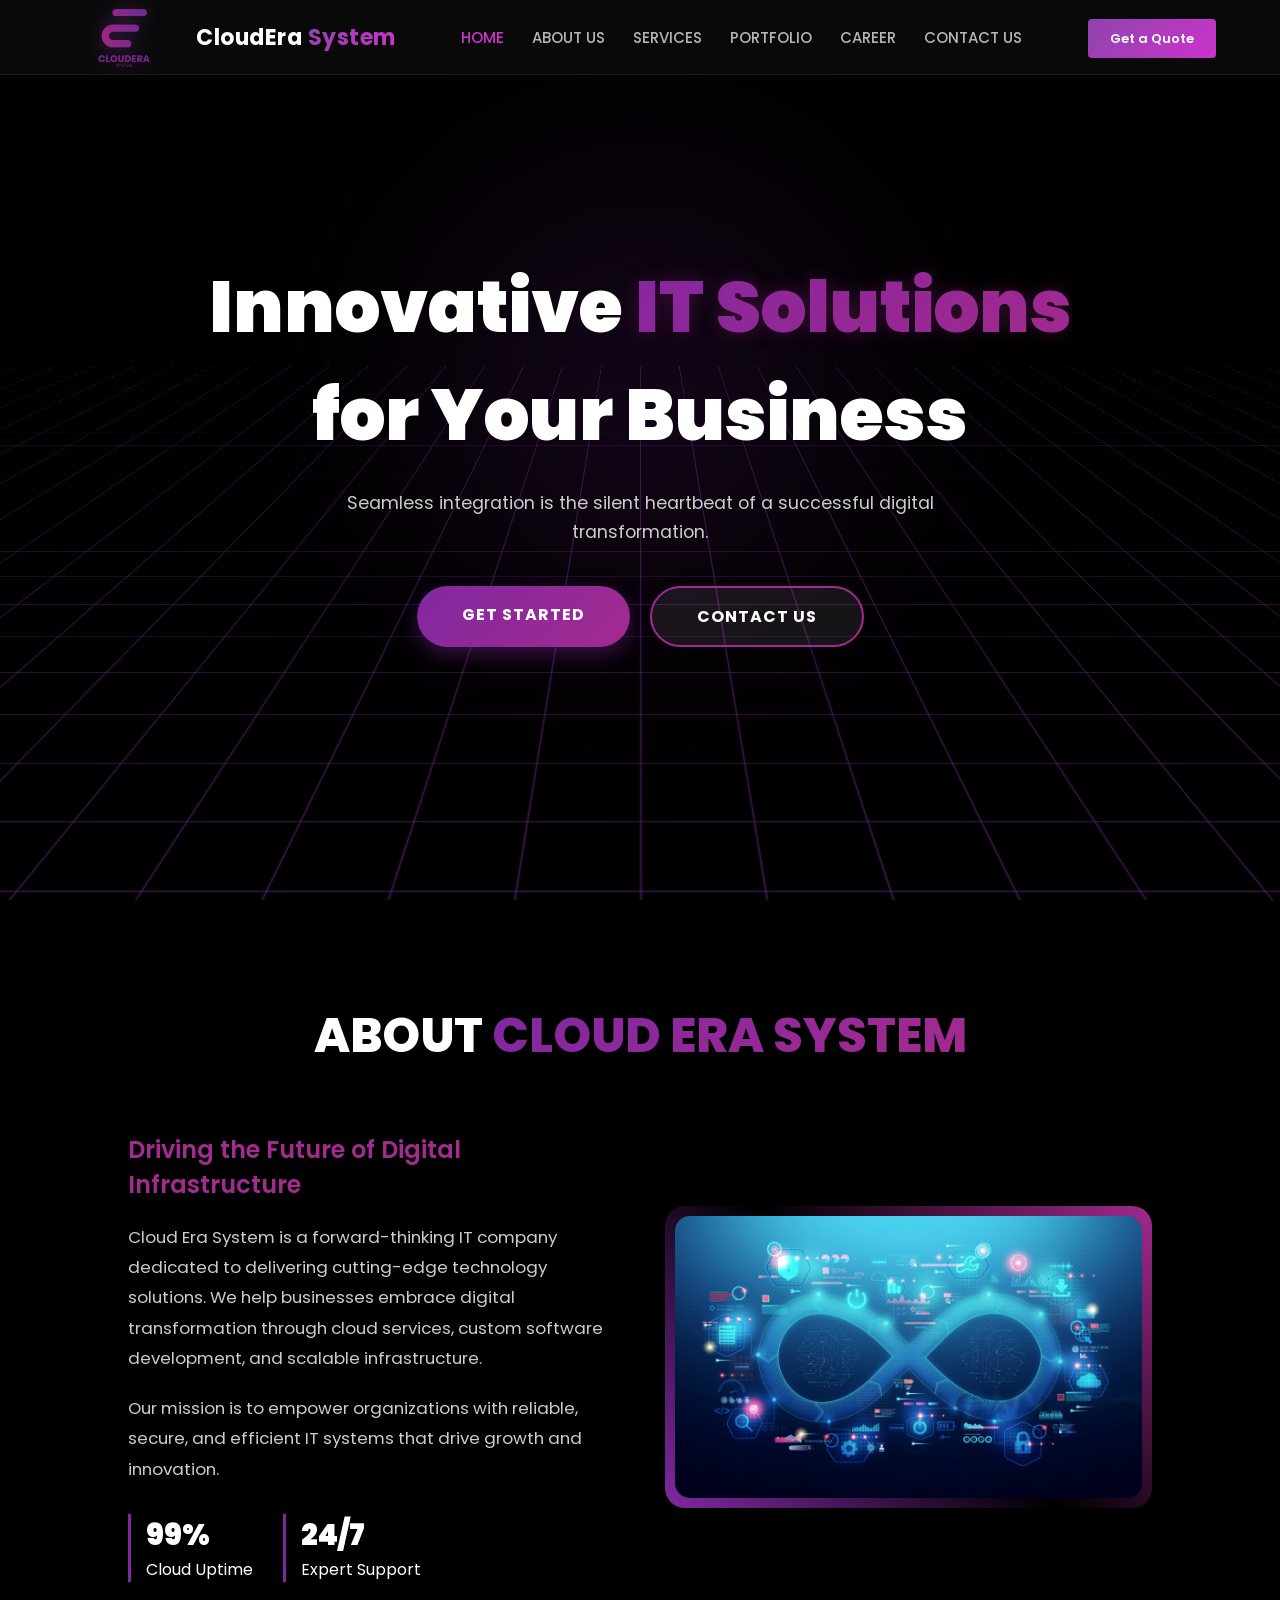
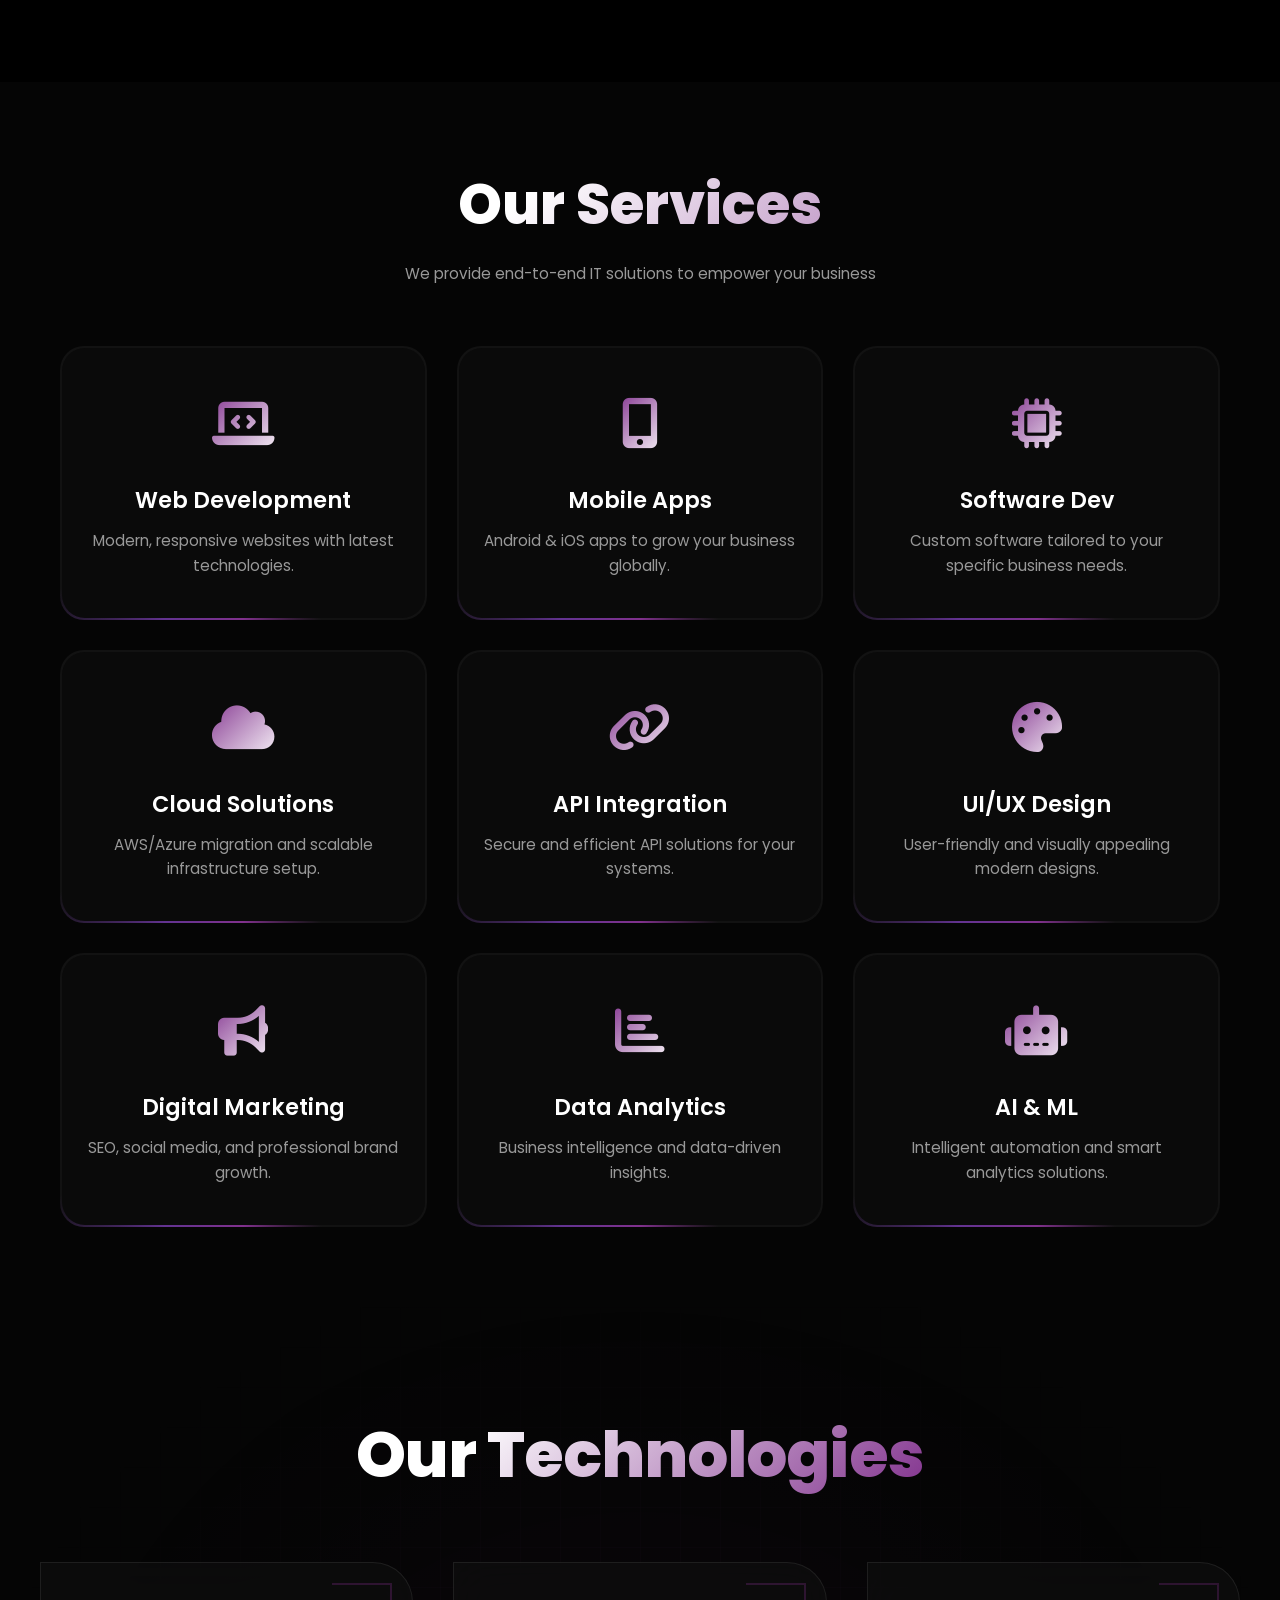
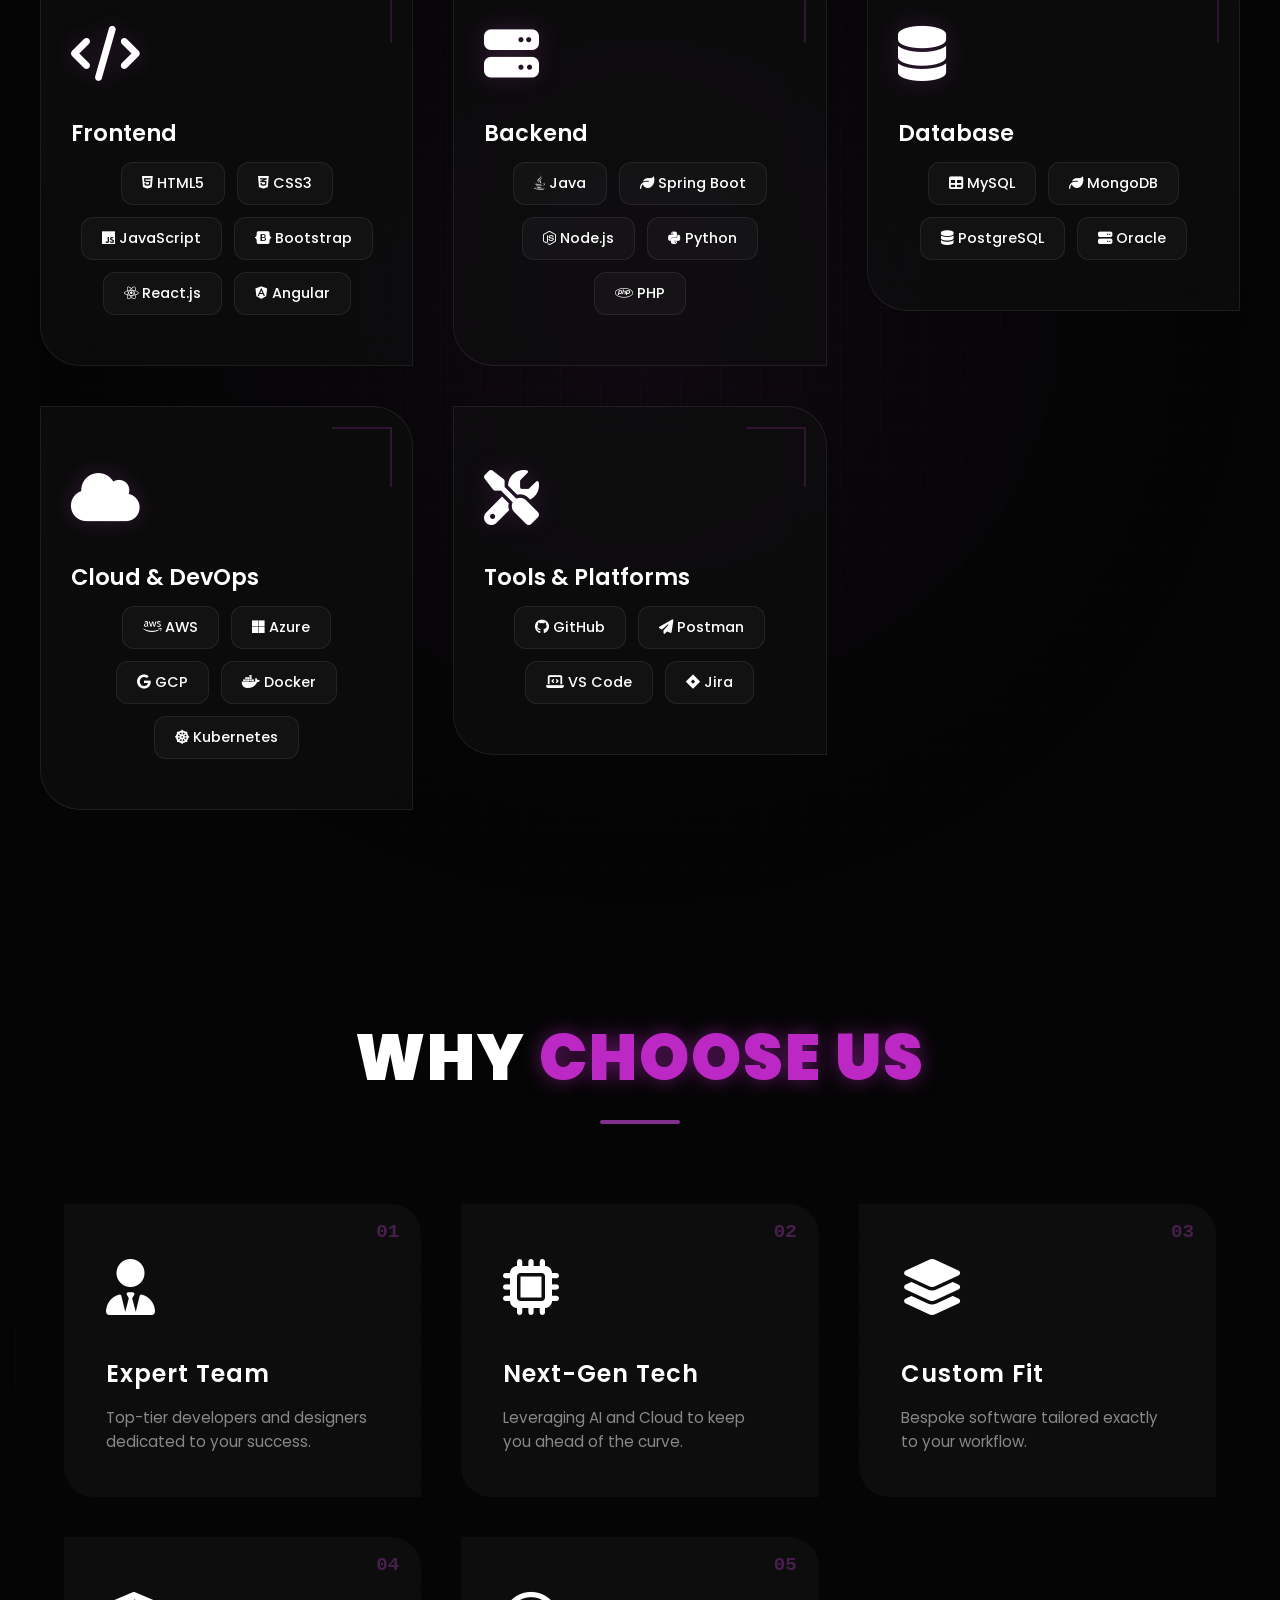
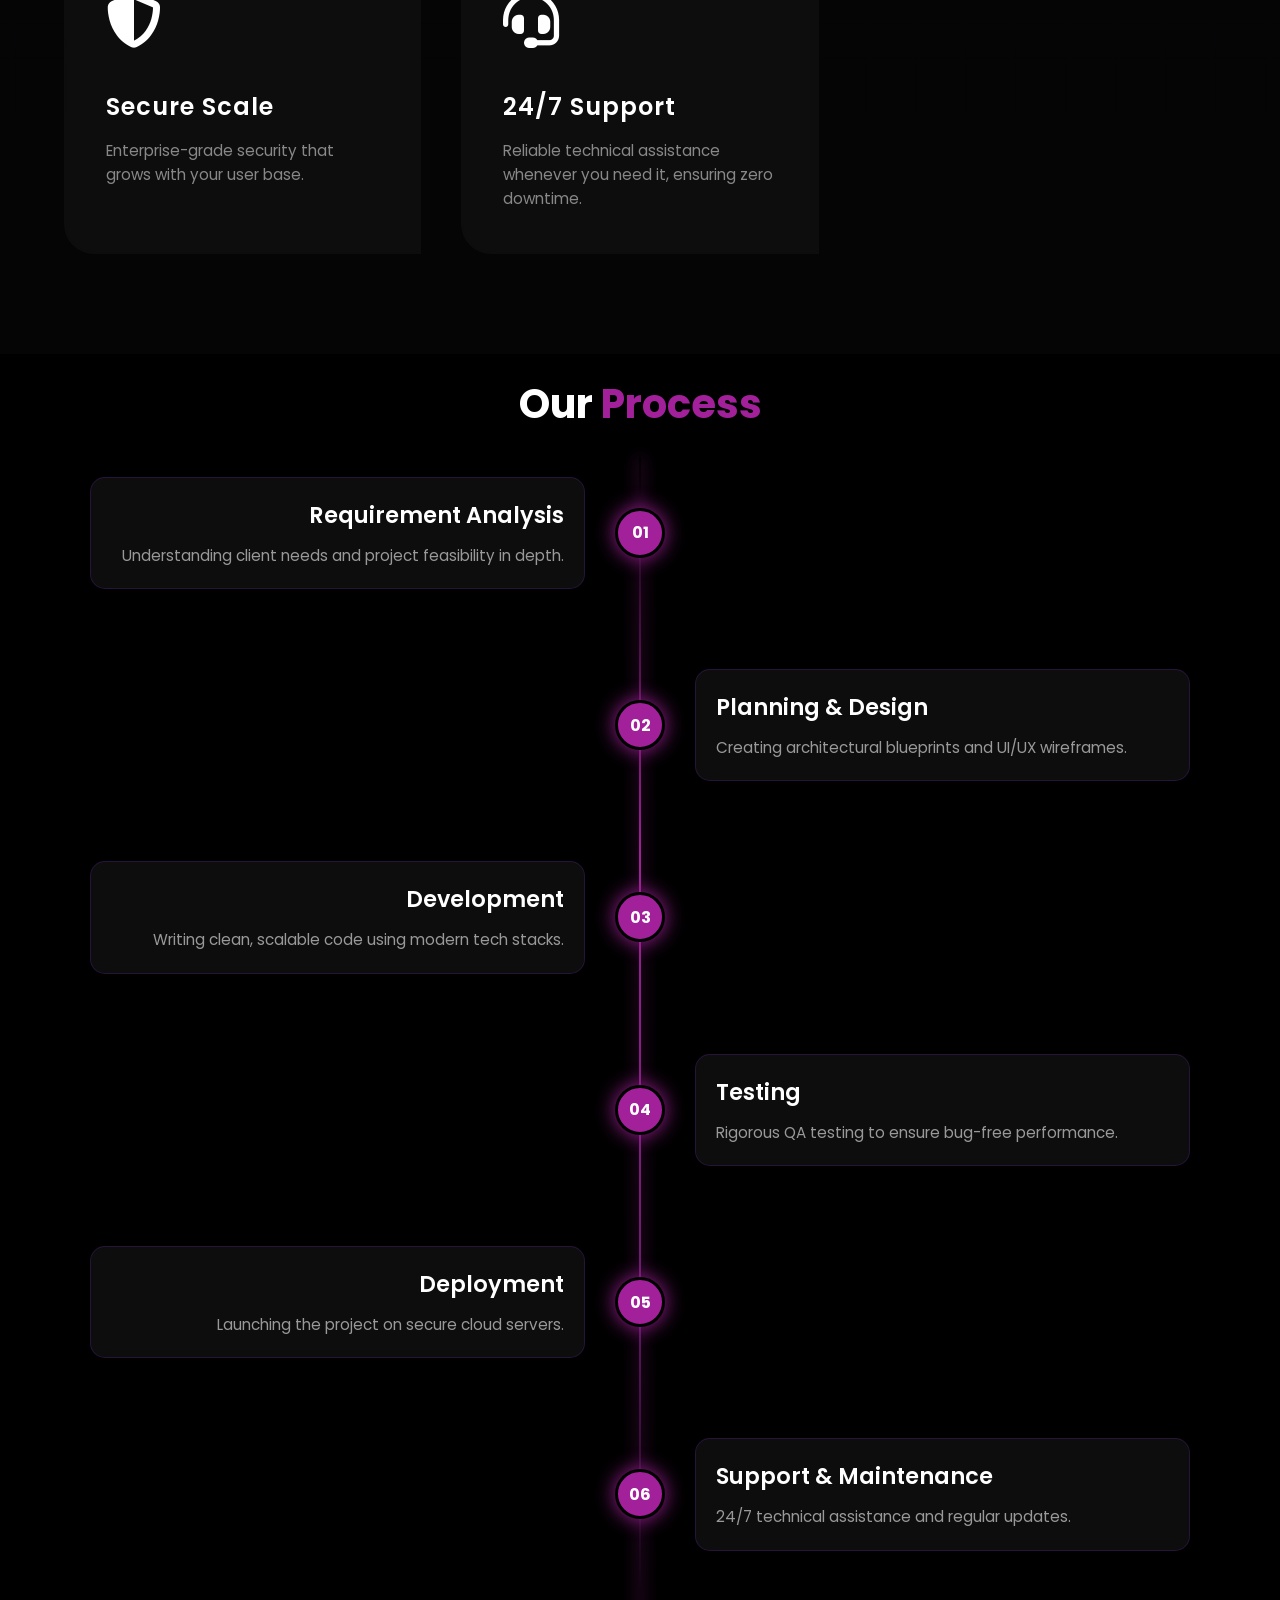
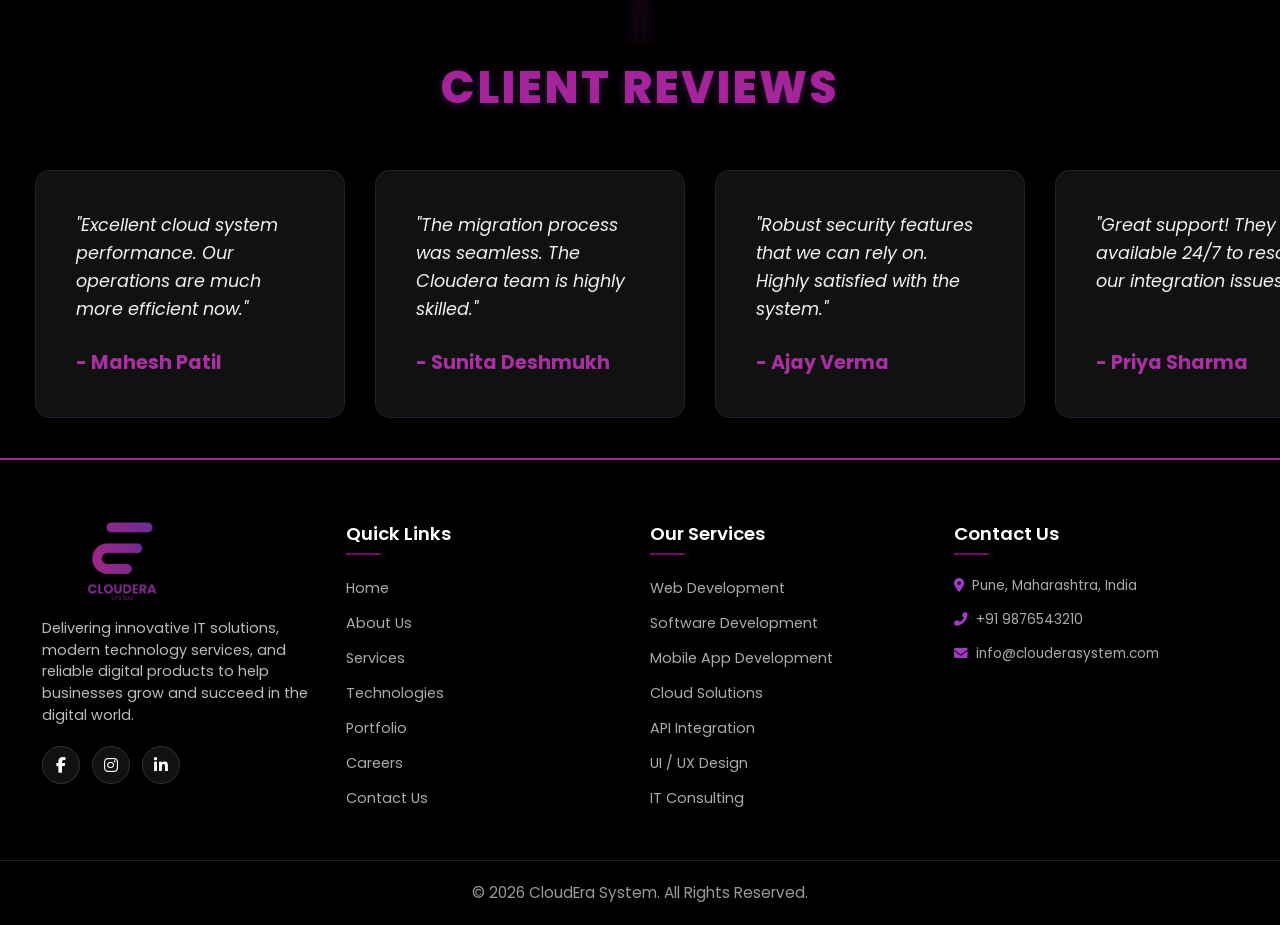
==== index.html @ 1a2b92b2 "first commit" ====
<!DOCTYPE html>
<html lang="en">

<head>
    <meta charset="UTF-8">
    <meta name="viewport" content="width=device-width, initial-scale=1.0">
    <title>CloudEra System | Premium IT Solutions</title>
    <link rel="stylesheet" href="index.css">
    <link rel="stylesheet" href="https://cdnjs.cloudflare.com/ajax/libs/font-awesome/6.5.1/css/all.min.css">
    <link href="https://fonts.googleapis.com/css2?family=Poppins:wght@300;400;500;600;700&display=swap"
        rel="stylesheet">
</head>

<body>
    <nav class="top-navbar" id="topNav">
        <div class="container">
            <div class="logo-box">
                <img src="Images/logo.png" alt="CloudEra Logo" class="main-logo">
                <span class="brand-name">CloudEra <span class="purple-txt">System</span></span>
            </div>
            <ul class="desktop-links">
                <li><a href="index.html">Home</a></li>
                <li><a href="about.html">About Us</a></li>
                <li><a href="services.html">Services</a></li>
                <li><a href="portfolio.html">Portfolio</a></li>
                <li><a href="career.html">Career</a></li>
                <li><a href="contact.html">Contact Us</a></li>
            </ul>
            <div class="nav-right">
                <a href="#" class="quote-btn">Get a Quote</a>
            </div>
        </div>
    </nav>

    <div class="floating-trigger" id="scrollToggle">
        <div class="hamburger">
            <span></span>
            <span></span>
            <span></span>
        </div>
    </div>

    <div class="side-drawer" id="sideMenu">
        <div class="drawer-header">
            <div class="drawer-logo-box">
                <img src="Images/logo.png" alt="Logo" class="sidebar-logo">
                <div class="drawer-brand">
                    <span class="name">CloudEra</span>
                    <span class="sub-name">System</span>
                </div>
            </div>
            <div class="close-btn" id="closeMenu">&times;</div>
        </div>

        <ul class="drawer-links">
            <li><a href="index.html">Home</a></li>
            <li><a href="about.html">About Us</a></li>
            <li><a href="services.html">Services</a></li>
            <li><a href="portfolio.html">Portfolio</a></li>
            <li><a href="career.html">Career</a></li>
            <li><a href="contact.html">Contact Us</a></li>
        </ul>

        <div class="drawer-footer">
            <a href="#" class="quote-btn sidebar-btn">Get a Free Quote</a>
        </div>
    </div>

    <!-- =====================
Hero Section
===================== -->

    <section class="hero-3d-wrapper">
        <div class="grid-3d-base"></div>
        <div class="glow-orb"></div>

        <div class="content-container">
            <div class="hero-main-box">
                <h1 class="typing-header">
                    Innovative <span class="cyan-gradient">IT Solutions</span><br>
                    for Your Business
                </h1>

                <p class="hero-subtext">
                    Seamless integration is the silent heartbeat of a successful digital transformation.
                </p>

                <div class="button-group-3d">
                    <a href="about.html" class="btn-3d btn-primary">Get Started</a>
                    <a href="contact.html" class="btn-3d btn-glass">Contact Us</a>
                </div>
            </div>
        </div>
    </section>

    <!--=====================
Hero Section
===================== -->

    <!-- =====================
about-section
===================== -->

    <section class="about-container section-padding" id="about">
        <div class="about-header">
            <h2 class="about-title">About <span class="purple-gradient">Cloud Era System</span></h2>
        </div>

        <div class="about-content-wrapper">
            <div class="about-text-column animate-left">
                <h3 class="sub-heading">Driving the Future of Digital Infrastructure</h3>
                <p class="about-description">
                    Cloud Era System is a forward-thinking IT company dedicated to delivering cutting-edge technology
                    solutions.
                    We help businesses embrace digital transformation through cloud services, custom software
                    development,
                    and scalable infrastructure.
                </p>
                <p class="about-description">
                    Our mission is to empower organizations with reliable, secure, and efficient IT systems that drive
                    growth and innovation.
                </p>

                <div class="stats-grid">
                    <div class="stat-item">
                        <span class="stat-number">99%</span>
                        <span class="stat-label">Cloud Uptime</span>
                    </div>
                    <div class="stat-item">
                        <span class="stat-number">24/7</span>
                        <span class="stat-label">Expert Support</span>
                    </div>
                </div>
            </div>

            <div class="about-visual-column animate-right">
                <div class="image-border-glow">
                    <img src="Images/about-home.jpeg" alt="Digital Technology" class="about-img">
                </div>
            </div>
        </div>
    </section>
    <!-- =====================
about-section
===================== -->

    <!-- =====================
services-section
===================== -->

    <section class="services-area">
        <div class="services-container">
            <div class="services-header" data-aos="fade-down">
                <h2 class="title">Our Services</h2>
                <p class="subtitle">We provide end-to-end IT solutions to empower your business</p>
            </div>

            <div class="services-grid">
                <div class="service-item" data-aos="fade-up" data-tilt data-tilt-max="15" data-tilt-speed="400"
                    data-tilt-glare="true" data-tilt-max-glare="0.3">
                    <div class="service-card-inner">
                        <div class="icon"><i class="fas fa-laptop-code"></i></div>
                        <h3>Web Development</h3>
                        <p>Modern, responsive websites with latest technologies.</p>
                        <div class="card-glow"></div>
                    </div>
                </div>

                <div class="service-item" data-aos="fade-up" data-aos-delay="100" data-tilt data-tilt-max="15">
                    <div class="service-card-inner">
                        <div class="icon"><i class="fas fa-mobile-alt"></i></div>
                        <h3>Mobile Apps</h3>
                        <p>Android & iOS apps to grow your business globally.</p>
                        <div class="card-glow"></div>
                    </div>
                </div>

                <div class="service-item" data-aos="fade-up" data-aos-delay="200" data-tilt data-tilt-max="15">
                    <div class="service-card-inner">
                        <div class="icon"><i class="fas fa-microchip"></i></div>
                        <h3>Software Dev</h3>
                        <p>Custom software tailored to your specific business needs.</p>
                        <div class="card-glow"></div>
                    </div>
                </div>

                <div class="service-item" data-aos="fade-up" data-tilt data-tilt-max="15">
                    <div class="service-card-inner">
                        <div class="icon"><i class="fas fa-cloud"></i></div>
                        <h3>Cloud Solutions</h3>
                        <p>AWS/Azure migration and scalable infrastructure setup.</p>
                        <div class="card-glow"></div>
                    </div>
                </div>

                <div class="service-item" data-aos="fade-up" data-aos-delay="100" data-tilt data-tilt-max="15">
                    <div class="service-card-inner">
                        <div class="icon"><i class="fas fa-link"></i></div>
                        <h3>API Integration</h3>
                        <p>Secure and efficient API solutions for your systems.</p>
                        <div class="card-glow"></div>
                    </div>
                </div>

                <div class="service-item" data-aos="fade-up" data-aos-delay="200" data-tilt data-tilt-max="15">
                    <div class="service-card-inner">
                        <div class="icon"><i class="fas fa-palette"></i></div>
                        <h3>UI/UX Design</h3>
                        <p>User-friendly and visually appealing modern designs.</p>
                        <div class="card-glow"></div>
                    </div>
                </div>

                <div class="service-item" data-aos="fade-up" data-tilt data-tilt-max="15">
                    <div class="service-card-inner">
                        <div class="icon"><i class="fas fa-bullhorn"></i></div>
                        <h3>Digital Marketing</h3>
                        <p>SEO, social media, and professional brand growth.</p>
                        <div class="card-glow"></div>
                    </div>
                </div>

                <div class="service-item" data-aos="fade-up" data-aos-delay="100" data-tilt data-tilt-max="15">
                    <div class="service-card-inner">
                        <div class="icon"><i class="fas fa-chart-bar"></i></div>
                        <h3>Data Analytics</h3>
                        <p>Business intelligence and data-driven insights.</p>
                        <div class="card-glow"></div>
                    </div>
                </div>

                <div class="service-item" data-aos="fade-up" data-aos-delay="200" data-tilt data-tilt-max="15">
                    <div class="service-card-inner">
                        <div class="icon"><i class="fas fa-robot"></i></div>
                        <h3>AI & ML</h3>
                        <p>Intelligent automation and smart analytics solutions.</p>
                        <div class="card-glow"></div>
                    </div>
                </div>
            </div>
        </div>
    </section>

    <!-- =====================
services-section
===================== -->

    <!-- =====================
tech-section
===================== -->

    <section class="tech-section">
    <div class="tech-bg-grid"></div>

    <div class="tech-container">
        <div class="tech-header" data-aos="fade-down">
            <h2 class="title">Our <span>Technologies</span></h2>
            <!-- <p class="subtitle">Modern architecture for high-performance applications.</p> -->
        </div>

        <div class="tech-grid">
            <div class="tech-card" data-aos="fade-up" data-tilt>
                <div class="card-inner">
                    <div class="circuit-path"></div>
                    <div class="category-icon"><i class="fas fa-code"></i></div>
                    <h3>Frontend</h3>
                    <div class="tech-badges">
                        <span><i class="fab fa-html5"></i> HTML5</span>
                        <span><i class="fab fa-css3-alt"></i> CSS3</span>
                        <span><i class="fab fa-js"></i> JavaScript</span>
                        <span><i class="fab fa-bootstrap"></i> Bootstrap</span>
                        <span><i class="fab fa-react"></i> React.js</span>
                        <span><i class="fab fa-angular"></i> Angular</span>
                    </div>
                </div>
            </div>

            <div class="tech-card" data-aos="fade-up" data-aos-delay="100" data-tilt>
                <div class="card-inner">
                    <div class="circuit-path"></div>
                    <div class="category-icon"><i class="fas fa-server"></i></div>
                    <h3>Backend</h3>
                    <div class="tech-badges">
                        <span><i class="fab fa-java"></i> Java</span>
                        <span><i class="fas fa-leaf"></i> Spring Boot</span>
                        <span><i class="fab fa-node-js"></i> Node.js</span>
                        <span><i class="fab fa-python"></i> Python</span>
                        <span><i class="fab fa-php"></i> PHP</span>
                    </div>
                </div>
            </div>

            <div class="tech-card" data-aos="fade-up" data-aos-delay="200" data-tilt>
                <div class="card-inner">
                    <div class="circuit-path"></div>
                    <div class="category-icon"><i class="fas fa-database"></i></div>
                    <h3>Database</h3>
                    <div class="tech-badges">
                        <span><i class="fas fa-table"></i> MySQL</span>
                        <span><i class="fas fa-leaf"></i> MongoDB</span>
                        <span><i class="fas fa-database"></i> PostgreSQL</span>
                        <span><i class="fas fa-server"></i> Oracle</span>
                    </div>
                </div>
            </div>

            <div class="tech-card" data-aos="fade-up" data-tilt>
                <div class="card-inner">
                    <div class="circuit-path"></div>
                    <div class="category-icon"><i class="fas fa-cloud"></i></div>
                    <h3>Cloud & DevOps</h3>
                    <div class="tech-badges">
                        <span><i class="fab fa-aws"></i> AWS</span>
                        <span><i class="fab fa-microsoft"></i> Azure</span>
                        <span><i class="fab fa-google"></i> GCP</span>
                        <span><i class="fab fa-docker"></i> Docker</span>
                        <span><i class="fas fa-dharmachakra"></i> Kubernetes</span>
                    </div>
                </div>
            </div>

            <div class="tech-card" data-aos="fade-up" data-aos-delay="100" data-tilt>
                <div class="card-inner">
                    <div class="circuit-path"></div>
                    <div class="category-icon"><i class="fas fa-tools"></i></div>
                    <h3>Tools & Platforms</h3>
                    <div class="tech-badges">
                        <span><i class="fab fa-github"></i> GitHub</span>
                        <span><i class="fas fa-paper-plane"></i> Postman</span>
                        <span><i class="fas fa-laptop-code"></i> VS Code</span>
                        <span><i class="fab fa-jira"></i> Jira</span>
                    </div>
                </div>
            </div>
        </div>
    </div>
</section>

    <!-- =====================
tech-section
===================== -->

    <!-- ====================
why-choose-us
==================== -->

    <section class="cyber-section">
        <div class="cyber-grid-bg"></div>

        <div class="cyber-container">
            <div class="cyber-header" data-aos="fade-down">
                <h2 class="cyber-title">Why <span>Choose Us</span></h2>
                <div class="title-line"></div>
            </div>

            <div class="cyber-flex-grid">
                <div class="cyber-card" data-aos="fade-right">
                    <div class="cyber-border-beam"></div>
                    <div class="cyber-inner">
                        <div class="cyber-badge">01</div>
                        <div class="cyber-icon"><i class="fa-solid fa-user-tie"></i></div>
                        <h3>Expert Team</h3>
                        <p>Top-tier developers and designers dedicated to your success.</p>
                    </div>
                </div>

                <div class="cyber-card" data-aos="fade-up">
                    <div class="cyber-border-beam"></div>
                    <div class="cyber-inner">
                        <div class="cyber-badge">02</div>
                        <div class="cyber-icon"><i class="fa-solid fa-microchip"></i></div>
                        <h3>Next-Gen Tech</h3>
                        <p>Leveraging AI and Cloud to keep you ahead of the curve.</p>
                    </div>
                </div>

                <div class="cyber-card" data-aos="fade-left">
                    <div class="cyber-border-beam"></div>
                    <div class="cyber-inner">
                        <div class="cyber-badge">03</div>
                        <div class="cyber-icon"><i class="fa-solid fa-layer-group"></i></div>
                        <h3>Custom Fit</h3>
                        <p>Bespoke software tailored exactly to your workflow.</p>
                    </div>
                </div>

                <div class="cyber-card" data-aos="fade-right">
                    <div class="cyber-border-beam"></div>
                    <div class="cyber-inner">
                        <div class="cyber-badge">04</div>
                        <div class="cyber-icon"><i class="fa-solid fa-shield-halved"></i></div>
                        <h3>Secure Scale</h3>
                        <p>Enterprise-grade security that grows with your user base.</p>
                    </div>
                </div>

                <div class="cyber-flex-grid">
                    <div class="cyber-card" data-aos="fade-up" data-aos-delay="400">
                        <div class="cyber-border-beam"></div>
                        <div class="cyber-inner">
                            <div class="cyber-badge">05</div>
                            <div class="cyber-icon"><i class="fa-solid fa-headset"></i></div>
                            <h3>24/7 Support</h3>
                            <p>Reliable technical assistance whenever you need it, ensuring zero downtime.</p>
                        </div>
                    </div>
                </div>
            </div>
        </div>
    </section>

    <!-- ====================
why-choose-us
==================== -->

    <!-- ====================
Our Process
==================== -->

    <section class="process-section">
        <div class="process-bg-glow"></div>
        <div class="process-container">
            <h2 class="process-header">Our <span>Process</span></h2>

            <div class="pipeline-container">
                <div class="central-pipeline"></div>

                <div class="process-node left">
                    <div class="node-icon">01</div>
                    <div class="node-content">
                        <h3>Requirement Analysis</h3>
                        <p>Understanding client needs and project feasibility in depth.</p>
                    </div>
                </div>

                <div class="process-node right">
                    <div class="node-icon">02</div>
                    <div class="node-content">
                        <h3>Planning & Design</h3>
                        <p>Creating architectural blueprints and UI/UX wireframes.</p>
                    </div>
                </div>

                <div class="process-node left">
                    <div class="node-icon">03</div>
                    <div class="node-content">
                        <h3>Development</h3>
                        <p>Writing clean, scalable code using modern tech stacks.</p>
                    </div>
                </div>

                <div class="process-node right">
                    <div class="node-icon">04</div>
                    <div class="node-content">
                        <h3>Testing</h3>
                        <p>Rigorous QA testing to ensure bug-free performance.</p>
                    </div>
                </div>

                <div class="process-node left">
                    <div class="node-icon">05</div>
                    <div class="node-content">
                        <h3>Deployment</h3>
                        <p>Launching the project on secure cloud servers.</p>
                    </div>
                </div>

                <div class="process-node right">
                    <div class="node-icon">06</div>
                    <div class="node-content">
                        <h3>Support & Maintenance</h3>
                        <p>24/7 technical assistance and regular updates.</p>
                    </div>
                </div>
            </div>
        </div>
    </section>

    <!-- ====================
Our Process
==================== -->

    <!-- ====================
client Reviews
==================== -->

    <section class="review-section">

        <h1 class="main-heading">Client Reviews</h1>

        <div class="slider-container">
            <div class="slide-track">

                <div class="review-card">
                    <div class="card-content">
                        <p class="review-text">"Excellent cloud system performance. Our operations are much more
                            efficient now."</p>
                        <h4 class="client-name">- Mahesh Patil</h4>
                        <!-- <div class="client-title">CTO, Tech Solutions</div> -->
                    </div>
                </div>

                <div class="review-card">
                    <div class="card-content">
                        <p class="review-text">"The migration process was seamless. The Cloudera team is highly
                            skilled."</p>
                        <h4 class="client-name">- Sunita Deshmukh</h4>
                        <!-- <div class="client-title">Head of IT, DataCorp</div> -->
                    </div>
                </div>

                <div class="review-card">
                    <div class="card-content">
                        <p class="review-text">"Robust security features that we can rely on. Highly satisfied with the
                            system."</p>
                        <h4 class="client-name">- Ajay Verma</h4>
                        <!-- <div class="client-title">Founder, StartUp Hub</div> -->
                    </div>
                </div>

                <div class="review-card">
                    <div class="card-content">
                        <p class="review-text">"Great support! They were available 24/7 to resolve our integration
                            issues."</p>
                        <h4 class="client-name">- Priya Sharma</h4>
                        <!-- <div class="client-title">Project Manager, InfraWorks</div> -->
                    </div>
                </div>

                <div class="review-card">
                    <div class="card-content">
                        <p class="review-text">"Excellent cloud system performance. Our operations are much more
                            efficient now."</p>
                        <h4 class="client-name">- Mahesh Patil</h4>
                        <!-- <div class="client-title">CTO, Tech Solutions</div> -->
                    </div>
                </div>

                <div class="review-card">
                    <div class="card-content">
                        <p class="review-text">"The migration process was seamless. The Cloudera team is highly
                            skilled."</p>
                        <h4 class="client-name">- Sunita Deshmukh</h4>
                        <!-- <div class="client-title">Head of IT, DataCorp</div> -->
                    </div>
                </div>

                <div class="review-card">
                    <div class="card-content">
                        <p class="review-text">"Robust security features that we can rely on. Highly satisfied with the
                            system."</p>
                        <h4 class="client-name">- Ajay Verma</h4>
                        <!-- <div class="client-title">Founder, StartUp Hub</div> -->
                    </div>
                </div>

                <div class="review-card">
                    <div class="card-content">
                        <p class="review-text">"Great support! They were available 24/7 to resolve our integration
                            issues."</p>
                        <h4 class="client-name">- Priya Sharma</h4>
                        <!-- <div class="client-title">Project Manager, InfraWorks</div> -->
                    </div>
                </div>

            </div>
        </div>

    </section>

    <!-- ====================
client Reviews
====================  -->

    <!-- =====================
footer
===================== -->
    <link rel="stylesheet" href="https://cdnjs.cloudflare.com/ajax/libs/font-awesome/6.5.1/css/all.min.css">

    <footer class="main-footer">
        <div class="footer-container">

            <div class="footer-col">
                <div class="footer-logo">
                    <img src="Images/logo.png" alt="CloudEra Logo" class="logo-img">
                </div>
                <p class="footer-desc">
                    Delivering innovative IT solutions, modern technology services, and reliable digital products to
                    help businesses grow and succeed in the digital world.
                </p>
                <div class="social-links">
                    <a href="#" class="social-icon"><i class="fa-brands fa-facebook-f"></i></a>
                    <a href="#" class="social-icon"><i class="fa-brands fa-instagram"></i></a>
                    <a href="#" class="social-icon"><i class="fa-brands fa-linkedin-in"></i></a>
                </div>
            </div>

            <div class="footer-col">
                <h3 class="col-title">Quick Links</h3>
                <ul class="footer-links">
                    <li><a href="#">Home</a></li>
                    <li><a href="#">About Us</a></li>
                    <li><a href="#">Services</a></li>
                    <li><a href="#">Technologies</a></li>
                    <li><a href="#">Portfolio</a></li>
                    <li><a href="#">Careers</a></li>
                    <li><a href="#">Contact Us</a></li>
                </ul>
            </div>

            <div class="footer-col">
                <h3 class="col-title">Our Services</h3>
                <ul class="footer-links">
                    <li><a href="#">Web Development</a></li>
                    <li><a href="#">Software Development</a></li>
                    <li><a href="#">Mobile App Development</a></li>
                    <li><a href="#">Cloud Solutions</a></li>
                    <li><a href="#">API Integration</a></li>
                    <li><a href="#">UI / UX Design</a></li>
                    <li><a href="#">IT Consulting</a></li>
                </ul>
            </div>

            <div class="footer-col">
                <h3 class="col-title">Contact Us</h3>
                <div class="contact-info">
                    <p><i class="fas fa-map-marker-alt"></i> Pune, Maharashtra, India</p>
                    <p><i class="fas fa-phone-alt"></i> +91 9876543210</p>
                    <p><i class="fas fa-envelope"></i> info@clouderasystem.com</p>
                </div>
            </div>

        </div>

        <div class="footer-bottom">
            <p>&copy; 2026 CloudEra System. All Rights Reserved.</p>
        </div>
    </footer>

    <!-- =====================
footer
===================== -->


    <script src="index.js"></script>
</body>

</html>
---- index.css ----
/* =======================
start navbar
=======================  */

* {
    margin: 0;
    padding: 0;
    box-sizing: border-box;
    font-family: 'Poppins', sans-serif;
}

body {
    background: #050505;
    color: white;
    overflow-x: hidden;
}

:root {
    --purple-grad: linear-gradient(135deg, #8e44ad, #cc33cc);
    --glass: rgba(10, 10, 10, 0.95);
}

/* SECTION 1: TOP NAVBAR */
.top-navbar {
    position: fixed;
    top: 0;
    width: 100%;
    height: 75px;
    background: var(--glass);
    backdrop-filter: blur(15px);
    display: flex;
    align-items: center;
    padding: 0 5%;
    z-index: 100;
    border-bottom: 1px solid rgba(255, 255, 255, 0.08);
    transition: 0.5s cubic-bezier(0.4, 0, 0.2, 1);
}

.top-navbar.hidden {
    transform: translateY(-100%);
    opacity: 0;
    pointer-events: none;
}

.container {
    width: 100%;
    display: flex;
    justify-content: space-between;
    align-items: center;
}

.logo-box {
    display: flex;
    align-items: center;
    gap: 12px;
}

.main-logo {
    height: 120px;
    filter: drop-shadow(0 0 10px rgba(142, 68, 173, 0.4));
    transition: 0.3s;
}

.logo-box:hover .main-logo {
    transform: scale(1.05);
}

.brand-name {
    color: #fff;
    font-size: 22px;
    font-weight: 700;
    letter-spacing: 0.5px;
}

.purple-txt {
    background: var(--purple-grad);
    -webkit-background-clip: text;
    -webkit-text-fill-color: transparent;
}

.desktop-links {
    display: flex;
    list-style: none;
    gap: 28px;
}

.desktop-links a {
    color: #fff;
    text-decoration: none;
    font-size: 15px;
    font-weight: 500;
    text-transform: uppercase;
    opacity: 0.7;
    transition: 0.3s;
}

.desktop-links a:hover,
.desktop-links a.active {
    opacity: 1;
    color: #cc33cc;
}

.quote-btn {
    padding: 10px 22px;
    background: var(--purple-grad);
    color: white;
    text-decoration: none;
    border-radius: 4px;
    font-size: 13px;
    font-weight: 600;
    transition: 0.3s;
}

.quote-btn:hover {
    box-shadow: 0 0 15px rgba(204, 51, 204, 0.4);
}

/* SECTION 2: FLOATING TOGGLE */
.floating-trigger {
    position: fixed;
    top: 25px;
    width: 50px;
    height: 50px;
    background: var(--purple-grad);
    border-radius: 12px;
    display: flex;
    justify-content: center;
    align-items: center;
    cursor: pointer;
    z-index: 1000;
    transition: 0.5s cubic-bezier(0.4, 0, 0.2, 1);
    box-shadow: 0 8px 20px rgba(142, 68, 173, 0.4);
    left: -100px;
    opacity: 0;
    visibility: hidden;
}

.floating-trigger.visible {
    left: 30px;
    opacity: 1;
    visibility: visible;
}

.hamburger span {
    display: block;
    width: 22px;
    height: 2.5px;
    background: white;
    margin: 5px 0;
}

/* SECTION 3: COMPACT SIDEBAR */
.side-drawer {
    position: fixed;
    left: -350px;
    width: 300px;
    height: auto;
    max-height: 100vh;
    background: #0c0c0c;
    z-index: 2000;
    transition: 0.6s cubic-bezier(0.4, 0, 0.2, 1);
    border: 1px solid rgba(142, 68, 173, 0.4);
    border-radius: 20px;
    display: flex;
    flex-direction: column;
    overflow: hidden;
}

.side-drawer.open {
    left: 25px;
    box-shadow: 0 20px 50px rgba(0, 0, 0, 0.8);
    top: 20px;
}

.drawer-header {
    padding: 10px;
    display: flex;
    justify-content: space-between;
    align-items: center;
    border-bottom: 1px solid rgba(255, 255, 255, 0.05);
}

.sidebar-logo {
    height: 140px;
    filter: drop-shadow(0 0 8px rgba(142, 68, 173, 0.3));
}

.drawer-brand .name {
    color: white;
    font-size: 25px;
    font-weight: 700;
}

.drawer-brand .sub-name {
    color: #cc33cc;
    font-size: 18px;
    letter-spacing: 1px;
    text-transform: uppercase;
}

.close-btn {
    color: white;
    font-size: 30px;
    cursor: pointer;
    opacity: 0.6;
    transition: 0.3s;
}

.close-btn:hover {
    opacity: 1;
    color: #cc33cc;
}

.drawer-links {
    list-style: none;
    padding: 25px 20px;
}

.drawer-links li {
    margin-bottom: 18px;
}

.drawer-links a {
    color: white;
    text-decoration: none;
    font-size: 17px;
    font-weight: 400;
    transition: 0.3s;
    opacity: 0.8;
}

/* Active Class for Sidebar */
.drawer-links a.active,
.drawer-links a:hover {
    color: #cc33cc;
    padding-left: 8px;
    opacity: 1;
}

.drawer-footer {
    padding: 15px;
    background: rgba(255, 255, 255, 0.02);
    text-align: center;
}

.sidebar-btn {
    display: block;
    width: 100%;
    padding: 14px;
    background: var(--purple-grad);
    color: white;
    text-decoration: none;
    border-radius: 12px;
    font-weight: 700;
    box-shadow: 0 5px 15px rgba(142, 68, 173, 0.3);
}

/* RESPONSIVENESS */
@media (max-width: 1024px) {
    .top-navbar { display: none; }
    .floating-trigger {
        left: 20px;
        top: 20px;
        opacity: 1;
        visibility: visible;
    }
    .side-drawer.open {
        left: 10px;
        width: calc(100% - 20px);
    }
}

/* =====================
Hero Section
===================== */

/* Custom Fonts */
@import url('https://fonts.googleapis.com/css2?family=Poppins:wght@400;700;900&display=swap');

:root {
    /* Logo Colors: Purple & Magenta */
    --logo-main: #8128a1;
    --logo-alt: #a32a8f;
    --logo-gradient: linear-gradient(135deg, #8128a1 0%, #a32a8f 100%);
    --deep-black: #000000;
    --glass-white: rgba(255, 255, 255, 0.08);
}

* {
    margin: 0;
    padding: 0;
    box-sizing: border-box;
}

body {
    background: var(--deep-black);
    font-family: 'Poppins', sans-serif;
    overflow-x: hidden;
}

.hero-3d-wrapper {
    position: relative;
    height: 100vh;
    width: 100%;
    display: flex;
    align-items: center;
    justify-content: center;
    overflow: hidden;
    perspective: 1200px;
    /* Camera Perspective */
}

/* --- 3D MOVING GRID FLOOR (Darker & More Visible) --- */
.grid-3d-base {
    position: absolute;
    bottom: -30%;
    width: 300%;
    height: 150%;
    background-image:
        /* मी रंग गडद केला आहे (rgba मध्ये '0.6' पारदर्शकता) */
        linear-gradient(rgba(129, 40, 161, 0.6) 1.5px, transparent 1.5px),
        linear-gradient(90deg, rgba(129, 40, 161, 0.6) 1.5px, transparent 1.5px);
    background-size: 60px 60px;
    transform: rotateX(75deg);
    /* Flatten into 3D floor */
    /* मी पारदर्शकता वाढवली आहे (0.3 वरून 0.75 केली) */
    opacity: 0.75;
    animation: gridFlow 12s linear infinite;
}

@keyframes gridFlow {
    from {
        background-position: 0 0;
    }

    to {
        background-position: 0 60px;
    }
}

/* --- LIGHTING EFFECT --- */
.glow-orb {
    position: absolute;
    width: 600px;
    height: 600px;
    background: radial-gradient(circle, var(--logo-main) 0%, transparent 70%);
    filter: blur(120px);
    opacity: 0.25;
    top: 10%;
    animation: pulseLight 10s ease-in-out infinite;
}

@keyframes pulseLight {

    0%,
    100% {
        transform: scale(1);
        opacity: 0.2;
    }

    50% {
        transform: scale(1.3);
        opacity: 0.4;
    }
}

/* --- CONTENT STYLING --- */
.content-container {
    position: relative;
    z-index: 10;
    text-align: center;
    padding: 20px;
}

.typing-header {
    font-size: clamp(2rem, 6vw, 4.5rem);
    color: #fff;
    font-weight: 900;
    white-space: nowrap;
    overflow: hidden;
    width: 0;
    margin: 0 auto;
    border-right: none;
    animation: typingEffect 3s steps(40) forwards;
}

@keyframes typingEffect {
    from {
        width: 0;
    }

    to {
        width: 100%;
    }
}

.cyan-gradient {
    /* Updated to Logo Gradient */
    background: var(--logo-gradient);
    -webkit-background-clip: text;
    -webkit-text-fill-color: transparent;
    text-shadow: 0 0 20px rgba(163, 42, 143, 0.3);
}

.hero-subtext {
    color: #ccc;
    font-size: 1.1rem;
    max-width: 700px;
    margin: 20px auto;
    opacity: 0;
    animation: fadeInUp 1s ease forwards 3.2s;
}

/* --- 3D BUTTONS --- */
.button-group-3d {
    margin-top: 40px;
    display: flex;
    gap: 20px;
    justify-content: center;
    opacity: 0;
    animation: fadeInUp 1s ease forwards 3.5s;
}

.btn-3d {
    padding: 16px 45px;
    border-radius: 50px;
    font-weight: bold;
    text-decoration: none;
    text-transform: uppercase;
    letter-spacing: 1px;
    transition: all 0.4s cubic-bezier(0.175, 0.885, 0.32, 1.275);
}

.btn-primary {
    background: var(--logo-gradient);
    color: #fff;
    box-shadow: 0 8px 20px rgba(129, 40, 161, 0.4);
}

.btn-glass {
    border: 2px solid var(--logo-alt);
    color: white;
    background: var(--glass-white);
    backdrop-filter: blur(15px);
}

.btn-3d:hover {
    transform: translateY(-10px) scale(1.08) translateZ(50px);
    box-shadow: 0 20px 40px rgba(163, 42, 143, 0.6);
}

/* --- MOBILE RESPONSIVE --- */
@media (max-width: 768px) {

    .hero-3d-wrapper {
        margin-top: 20px;
    }
    .typing-header {
        white-space: normal;
        width: 100%;
        animation: fadeInUp 1.5s ease forwards;
    }

    .grid-3d-base {
        transform: rotateX(65deg);
        background-size: 40px 40px;
        opacity: 0.6;
        /* मोबाईलवर ग्रिड थोडा हलका केला आहे */
    }

    .button-group-3d {
        flex-direction: column;
        align-items: center;
    }

    .btn-3d {
        width: 90%;
        text-align: center;
    }
}

@keyframes fadeInUp {
    from {
        opacity: 0;
        transform: translateY(30px);
    }

    to {
        opacity: 1;
        transform: translateY(0);
    }
}

/* =====================
Hero Section
===================== */

/* =====================
about-section
===================== */

.about-container {
    padding: 100px 10%;
    background: #000;
    color: #fff;
    overflow: hidden;
}

.about-header {
    text-align: center;
    margin-bottom: 60px;
}

.about-title {
    font-size: clamp(2rem, 4vw, 3rem);
    font-weight: 800;
    text-transform: uppercase;
}

.purple-gradient {
    background: linear-gradient(135deg, #8128a1, #a32a8f);
    -webkit-background-clip: text;
    -webkit-text-fill-color: transparent;
}

.header-line {
    width: 80px;
    height: 4px;
    background: var(--logo-gradient);
    margin: 15px auto;
    border-radius: 2px;
}

/* Layout Wrapper */
.about-content-wrapper {
    display: grid;
    grid-template-columns: 1fr 1fr;
    gap: 50px;
    align-items: center;
}

/* Text Column */
.sub-heading {
    color: #a32a8f;
    font-size: 1.5rem;
    margin-bottom: 20px;
}

.about-description {
    line-height: 1.8;
    color: #ccc;
    margin-bottom: 20px;
    font-size: 1.05rem;
}

.stats-grid {
    display: flex;
    gap: 30px;
    margin-top: 30px;
}

.stat-item {
    border-left: 3px solid #8128a1;
    padding-left: 15px;
}

.stat-number {
    display: block;
    font-size: 1.8rem;
    font-weight: 900;
}

/* Visual Column */
.about-visual-column {
    position: relative;
}

.image-border-glow {
    position: relative;
    border-radius: 20px;
    padding: 10px;
    background: linear-gradient(45deg, #8128a1, transparent, #a32a8f);
    animation: borderRotate 5s linear infinite;
}

.about-img {
    width: 100%;
    border-radius: 15px;
    display: block;
    filter: grayscale(30%) contrast(110%);
    transition: 0.5s ease;
}

.about-img:hover {
    filter: grayscale(0%);
    transform: scale(1.02);
}

/* Floating Icons Animation */
.floating-icon {
    position: absolute;
    width: 50px;
    height: 50px;
    background: rgba(255, 255, 255, 0.1);
    backdrop-filter: blur(10px);
    border-radius: 50%;
    display: flex;
    align-items: center;
    justify-content: center;
    font-size: 1.5rem;
    box-shadow: 0 10px 20px rgba(0,0,0,0.5);
    animation: float 3s ease-in-out infinite;
}

.icon-1 { top: -10%; left: 10%; animation-delay: 0s; }
.icon-2 { bottom: 10%; right: -5%; animation-delay: 1s; }
.icon-3 { top: 40%; right: 10%; animation-delay: 2s; }

@keyframes float {
    0%, 100% { transform: translateY(0); }
    50% { transform: translateY(-20px); }
}

@keyframes borderRotate {
    0% { background-position: 0% 50%; }
    100% { background-position: 100% 50%; }
}

/* Scroll Animations */
.animate-left { transform: translateX(-100px); opacity: 0; transition: 1s ease; }
.animate-right { transform: translateX(100px); opacity: 0; transition: 1s ease; }
.reveal { transform: translateX(0); opacity: 1; }

/* Mobile Responsive */
@media (max-width: 992px) {
    .about-content-wrapper {
        grid-template-columns: 1fr;
        text-align: center;
    }
    .stats-grid { justify-content: center; }
    .about-visual-column { margin-top: 50px; order: 2; }
    .about-text-column { order: 1; }
}
/* =====================
about-section
===================== */

/* =====================
services-section
===================== */

@import url('https://fonts.googleapis.com/css2?family=Poppins:wght@300;400;600;800&display=swap');

:root {
    --bg-black: #000000;
    --cloudera-purple: #81318d;
    --cloudera-violet: #633391;
    --card-bg: #0a0a0a; /* Solid dark for better contrast with the beam */
    --text-light: #e0e0e0;
}

.services-area {
    background-color: var(--bg-black);
    padding: 80px 0;
    font-family: 'Poppins', sans-serif;
    color: #ffffff;
    overflow: hidden;
}

.services-container {
    max-width: 1200px;
    margin: 0 auto;
    padding: 0 20px;
}

/* Header Styling */
.services-header {
    text-align: center;
    margin-bottom: 60px;
}

.services-header .title {
    font-size: clamp(2.2rem, 5vw, 3.5rem);
    font-weight: 800;
    background: linear-gradient(135deg, #ffffff 40%, var(--cloudera-purple));
    -webkit-background-clip: text;
    -webkit-text-fill-color: transparent;
    margin-bottom: 15px;
}

/* Grid Layout */
.services-grid {
    display: grid;
    grid-template-columns: repeat(3, 1fr);
    gap: 30px;
}

/* --- THE CONTINUOUS EDGE ANIMATION CARD --- */
.service-item {
    position: relative;
    border-radius: 24px;
    padding: 2px; /* This defines the border thickness */
    background: rgba(255, 255, 255, 0.05); /* Fallback */
    overflow: hidden; /* Clips the rotating beam */
    height: 100%;
    display: flex;
    transition: transform 0.3s ease;
}

/* The Rotating Beam (Pseudo-element) */
.service-item::before {
    content: "";
    position: absolute;
    width: 150%;
    height: 150%;
    top: -25%;
    left: -25%;
    background: conic-gradient(
        from 0deg,
        transparent 0deg,
        transparent 150deg,
        var(--cloudera-purple) 180deg,
        var(--cloudera-violet) 210deg,
        transparent 240deg
    );
    animation: rotateBeam 4s linear infinite;
    z-index: 1;
}

/* Animation Keyframes */
@keyframes rotateBeam {
    from { transform: rotate(0deg); }
    to { transform: rotate(360deg); }
}

.service-card-inner {
    position: relative;
    background: var(--card-bg); /* Dark inner prevents the beam from bleeding through */
    border-radius: 23px; /* Slightly less than parent to fit inside padding */
    padding: 40px 25px;
    text-align: center;
    width: 100%;
    height: 100%;
    z-index: 2; /* Sits above the beam */
    display: flex;
    flex-direction: column;
    align-items: center;
    justify-content: center;
    backdrop-filter: blur(10px);
}

/* Interactive Hover States */
.service-item:hover {
    transform: translateY(-8px);
}

.service-item:hover .service-card-inner {
    background: rgba(10, 10, 10, 0.8);
}

/* Icon & Text Styling */
.icon {
    font-size: 50px;
    margin-bottom: 20px;
    background: linear-gradient(135deg, var(--cloudera-purple), #fff);
    -webkit-background-clip: text;
    -webkit-text-fill-color: transparent;
    transition: transform 0.4s ease;
}

.service-item:hover .icon {
    transform: scale(1.1) translateZ(30px);
}

h3 {
    font-size: 1.4rem;
    margin-bottom: 12px;
    font-weight: 600;
}

p {
    font-size: 0.95rem;
    color: #999;
    line-height: 1.6;
}

/* --- RESPONSIVE DESIGN --- */

@media (max-width: 1024px) {
    .services-grid {
        grid-template-columns: repeat(2, 1fr);
    }
}

@media (max-width: 768px) {
    /* Disable beam on mobile if performance is an issue, or keep it */
    .service-item::before {
        animation-duration: 6s; /* Slower animation for mobile feels smoother */
    }
    
    .services-area {
        padding: 60px 0;
    }
}

@media (max-width: 600px) {
    .services-grid {
        grid-template-columns: 1fr;
        gap: 25px;
    }

    .service-card-inner {
        padding: 35px 20px;
    }
}

/* =====================
services-section
===================== */

/* =====================
tech-section
===================== */

@import url('https://fonts.googleapis.com/css2?family=Poppins:wght@300;600;800&display=swap');

:root {
    --bg-black: #050505;
    --tech-purple: #81318d;
    --tech-violet: #633391;
    --border-glass: rgba(255, 255, 255, 0.08);
}

.tech-section {
    background-color: var(--bg-black);
    padding: 100px 0;
    position: relative;
    overflow: hidden;
}

/* Background Grid Animation */
.tech-bg-grid {
    position: absolute;
    top: 0; left: 0; width: 100%; height: 100%;
    background: 
        radial-gradient(circle at 50% 50%, rgba(129, 49, 141, 0.1) 0%, transparent 80%),
        linear-gradient(rgba(129, 49, 141, 0.05) 1px, transparent 1px) 0 0 / 40px 40px,
        linear-gradient(90deg, rgba(129, 49, 141, 0.05) 1px, transparent 1px) 0 0 / 40px 40px;
    z-index: 0;
    mask-image: radial-gradient(ellipse at center, black, transparent 80%);
}

.tech-container {
    max-width: 1200px;
    margin: 0 auto;
    position: relative;
    z-index: 1;
}

/* Header Text */
.tech-header .title {
    font-size: clamp(2.5rem, 6vw, 4rem);
    font-weight: 800;
    text-align: center;
    letter-spacing: -1px;
}

.tech-header .title span {
    background: linear-gradient(135deg, #fff, var(--tech-purple));
    -webkit-background-clip: text;
    -webkit-text-fill-color: transparent;
}

/* Grid Layout */
.tech-grid {
    display: grid;
    grid-template-columns: repeat(auto-fit, minmax(340px, 1fr));
    gap: 40px;
    margin-top: 60px;
}

/* The Circuit Card */
.card-inner {
    background: rgba(15, 15, 15, 0.7);
    backdrop-filter: blur(20px);
    border: 1px solid var(--border-glass);
    border-radius: 0 40px 0 40px; /* Futuristic Asymmetric cut */
    padding: 50px 30px;
    position: relative;
    overflow: hidden;
    transition: all 0.5s cubic-bezier(0.175, 0.885, 0.32, 1.275);
}

/* Animated Scanning Line */
.card-inner::after {
    content: "";
    position: absolute;
    top: -100%;
    left: 0;
    width: 100%;
    height: 100%;
    background: linear-gradient(transparent, rgba(129, 49, 141, 0.2), transparent);
    transition: none;
    pointer-events: none;
}

.tech-card:hover .card-inner::after {
    animation: scan 1.5s linear infinite;
}

@keyframes scan {
    0% { top: -100%; }
    100% { top: 100%; }
}

/* Circuit "Path" Decoration */
.circuit-path {
    position: absolute;
    top: 20px;
    right: 20px;
    width: 60px;
    height: 60px;
    border-top: 2px solid var(--tech-purple);
    border-right: 2px solid var(--tech-purple);
    opacity: 0.3;
    transition: 0.4s;
}

.tech-card:hover .circuit-path {
    width: 80px;
    height: 80px;
    opacity: 1;
    filter: drop-shadow(0 0 10px var(--tech-purple));
}

/* Icons & Badges */
.category-icon {
    font-size: 55px;
    color: #fff;
    margin-bottom: 20px;
    filter: drop-shadow(0 0 10px rgba(129, 49, 141, 0.3));
}

.tech-badges {
    display: flex;
    flex-wrap: wrap;
    gap: 12px;
    justify-content: center;
}

.tech-badges span {
    background: rgba(255, 255, 255, 0.03);
    border: 1px solid var(--border-glass);
    padding: 10px 20px;
    border-radius: 12px;
    font-size: 0.9rem;
    transition: 0.4s;
    font-weight: 500;
}

.tech-badges span:hover {
    background: var(--tech-purple);
    border-color: #fff;
    transform: translateY(-5px) scale(1.05);
    box-shadow: 0 10px 20px rgba(129, 49, 141, 0.4);
}

/* Hover State for Card */
.tech-card:hover .card-inner {
    border-color: var(--tech-purple);
    background: rgba(129, 49, 141, 0.05);
    transform: translateY(-10px);
}

/* --- Mobile Responsiveness --- */
@media (max-width: 768px) {
    .tech-section { padding: 60px 20px; }
    .card-inner { border-radius: 0 25px 0 25px; padding: 35px 20px; }
    .tech-grid { grid-template-columns: 1fr; }
    .circuit-path { width: 40px; height: 40px; }
}
/* =====================
tech-section
===================== */

/* ====================
why-choose-us
==================== */

:root {
    --cyber-purple: #81318d;
    --cyber-glow: #bc28c4;
    --cyber-dark: #050505;
    --cyber-glass: rgba(15, 15, 15, 0.8);
}

.cyber-section {
    background-color: var(--cyber-dark);
    padding: 100px 5%;
    position: relative;
    overflow: hidden;
    font-family: 'Inter', sans-serif;
    color: #fff;
}

/* Moving Grid Background */
.cyber-grid-bg {
    position: absolute;
    top: 0; left: 0; width: 100%; height: 100%;
    background-image: 
        linear-gradient(rgba(129, 49, 141, 0.05) 1px, transparent 1px),
        linear-gradient(90deg, rgba(129, 49, 141, 0.05) 1px, transparent 1px);
    background-size: 50px 50px;
    background-position: center center;
    perspective: 1000px;
    transform: rotateX(45deg) translateY(-10%);
    mask-image: linear-gradient(to bottom, transparent, black, transparent);
    z-index: 0;
}

.cyber-container {
    max-width: 1200px;
    margin: 0 auto;
    position: relative;
    z-index: 1;
}

/* Title Design */
.cyber-header {
    text-align: center;
    margin-bottom: 80px;
}

.cyber-title {
    font-size: clamp(2.5rem, 6vw, 4rem);
    font-weight: 900;
    text-transform: uppercase;
    letter-spacing: 2px;
}

.cyber-title span {
    color: var(--cyber-glow);
    text-shadow: 0 0 20px rgba(188, 40, 196, 0.5);
}

.title-line {
    width: 80px;
    height: 4px;
    background: var(--cyber-purple);
    margin: 15px auto;
    border-radius: 2px;
}

/* Cyber Staggered Grid */
.cyber-flex-grid {
    display: grid;
    grid-template-columns: repeat(auto-fit, minmax(300px, 1fr));
    gap: 40px;
}

/* The Cyber Card */
.cyber-card {
    position: relative;
    background: var(--cyber-glass);
    border-radius: 0 30px 0 30px; /* Asymmetric design */
    padding: 2px; /* Border thickness */
    overflow: hidden;
    transition: all 0.5s ease;
}

/* Border Beam Animation */
.cyber-border-beam {
    position: absolute;
    top: -50%; left: -50%;
    width: 200%; height: 200%;
    background: conic-gradient(transparent, transparent, var(--cyber-glow), transparent);
    animation: rotate-beam 4s linear infinite;
    opacity: 0;
    transition: opacity 0.3s;
}

.cyber-card:hover .cyber-border-beam {
    opacity: 1;
}

@keyframes rotate-beam {
    0% { transform: rotate(0deg); }
    100% { transform: rotate(360deg); }
}

.cyber-inner {
    background: #0d0d0d;
    height: 100%;
    border-radius: 0 28px 0 28px;
    padding: 40px;
    position: relative;
    z-index: 2;
    transition: background 0.3s;
}

/* Card Badge (Number) */
.cyber-badge {
    position: absolute;
    top: 15px; right: 20px;
    font-family: monospace;
    color: var(--cyber-purple);
    font-size: 1.2rem;
    font-weight: bold;
    opacity: 0.5;
}

.cyber-icon {
    font-size: 3.5rem;
    margin-bottom: 25px;
    color: #fff;
    transition: 0.4s;
    display: inline-block;
}

.cyber-card:hover .cyber-icon {
    transform: scale(1.1) translateY(-10px);
    color: var(--cyber-glow);
    filter: drop-shadow(0 0 15px var(--cyber-glow));
}

.cyber-card h3 {
    font-size: 1.5rem;
    margin-bottom: 15px;
    letter-spacing: 1px;
}

.cyber-card p {
    color: #888;
    line-height: 1.6;
    font-size: 0.95rem;
}

/* Hover Effect on Entire Card */
.cyber-card:hover {
    transform: scale(1.02);
    box-shadow: 0 0 30px rgba(129, 49, 141, 0.2);
}

/* --- Responsiveness --- */
@media (max-width: 768px) {
    .cyber-section { padding: 60px 20px; }
    .cyber-flex-grid { gap: 20px; }
    .cyber-card { border-radius: 0 20px 0 20px; }
    .cyber-inner { border-radius: 0 18px 0 18px; padding: 30px; }
    .cyber-border-beam { opacity: 0.5; } /* Always show a bit on mobile */
}

@media (max-width: 480px) {
    .cyber-title { font-size: 2rem; }
}
/* ====================
why-choose-us
==================== */

/* ====================
Our Process
==================== */

:root {
    --p-color: #a3209b; /* Cloudera Purple */
    --s-color: #701a75; /* Dark Magenta */
    --bg-main: #000000;
}

.process-section {
    background-color: var(--bg-main);
    padding: 20px 5%;
    position: relative;
    overflow: hidden;
    color: white;
    font-family: 'Poppins', sans-serif;
    min-height: 50vh;
}

/* Central Glowing Line */
.pipeline-container {
    position: relative;
    max-width: 1100px;
    margin: -27px auto;
    padding: 20px 0;
}

.central-pipeline {
    position: absolute;
    left: 50%;
    top: 0;
    bottom: 0;
    width: 2px;
    background: linear-gradient(to bottom, transparent, var(--p-color), var(--s-color), transparent);
    transform: translateX(-50%);
    box-shadow: 0 0 15px var(--p-color);
}

/* Nodes Styling */
.process-node {
    display: flex;
    align-items: center;
    width: 100%;
    margin-bottom: 80px;
    position: relative;
    z-index: 10; /* Ensure content is on top */
}

.node-content {
    width: 45%;
    padding: 20px;
    background: rgba(255, 255, 255, 0.05);
    border-radius: 15px;
    border: 1px solid rgba(147, 51, 234, 0.2);
    backdrop-filter: blur(10px);
}

.left .node-content { text-align: right; margin-right: auto; }
.right .node-content { text-align: left; margin-left: auto; }

.node-icon {
    position: absolute;
    left: 50%;
    transform: translateX(-50%);
    width: 50px;
    height: 50px;
    background: var(--p-color);
    border-radius: 50%;
    display: flex;
    justify-content: center;
    align-items: center;
    font-weight: bold;
    box-shadow: 0 0 20px var(--p-color);
    border: 3px solid #000;
}

/* Animations */
.process-node {
    animation: fadeInUp 1s ease forwards;
    opacity: 0;
}

@keyframes fadeInUp {
    from { opacity: 0; transform: translateY(30px); }
    to { opacity: 1; transform: translateY(0); }
}

/* --- Mobile View Responsiveness --- */
@media (max-width: 768px) {
    .central-pipeline { left: 20px; transform: none; }
    
    .node-icon { left: 20px; transform: translateX(-50%); }

    .node-content {
        width: 85%;
        margin-left: 50px !important;
        text-align: left !important;
    }
    
    .process-node { margin-bottom: 50px; }
}

.process-header {
    text-align: center;
    font-size: 2.5rem;
    margin-bottom: 50px;
}
.process-header span { color: var(--p-color); }

/* ====================
Our Process
==================== */

/* ====================
client Reviews
====================  */

/* --- Global Styles --- */
* {
    margin: 0;
    padding: 0;
    box-sizing: border-box;
    font-family: 'Segoe UI', Tahoma, Geneva, Verdana, sans-serif;
}

/* --- Review Section Main Styling --- */
.review-section {
    padding: 10px 20px;
    background-color: #000000; /* Purna Background Black */
    overflow: hidden; /* Scroll overlap hovu naye mhanun */
    color: #ffffff; /* Default Text Color White */
}

/* --- Center Heading (Top Center) --- */
.main-heading {
    text-align: center;
    font-size: 2.8rem;
    font-weight: 800;
    margin-bottom: 19px;
    text-transform: uppercase;
    letter-spacing: 2px;
    
    /* Logo colour (Purple-to-blue gradient) main heading sathi */
    background: linear-gradient(135deg, #a02194, #ae1e91);
    -webkit-background-clip: text;
    -webkit-text-fill-color: transparent;
    
    /* Text shadow for better visibility on dark bg */
    text-shadow: 0 2px 10px rgba(160, 60, 191, 0.3);
}

/* --- Slider Container (Infinite Scroll) --- */
.slider-container {
    width: 100%;
    margin: 0 auto;
    position: relative;
    padding: 30px 0;
    /* Cards madhe contrast sathi subtle gradient overlay */
    background: linear-gradient(90deg, rgba(0,0,0,0) 0%, rgba(0,0,0,1) 15%, rgba(0,0,0,1) 85%, rgba(0,0,0,0) 100%);
}

/* --- Slide Track (Flex container jo scroll hoto) --- */
.slide-track {
    display: flex;
    /* Ekun cards * Card chi width (e.g., 340px) */
    width: calc(340px * 8);
    animation: scroll_track 30s linear infinite; /* 30 seconds sathi scroll loop */
}

/* User ne hover kelyas animation thambel */
.slide-track:hover {
    animation-play-state: paused;
}

/* --- Review Card Styling --- */
.review-card {
    width: 310px; /* Card chi tharak width */
    margin: 0 15px; /* Cards madhil antar */
    background: #111111; /* Very dark gray for contrast on black */
    border: 1px solid rgba(160, 60, 191, 0.2); /* Dark purple border */
    border-radius: 15px;
    padding: 40px;
    text-align: left;
    transition: all 0.3s ease-in-out;
    position: relative;
    box-shadow: 0 4px 15px rgba(0,0,0,0.5);
}

/* Hover effect on card */
.review-card:hover {
    transform: translateY(-8px);
    border: 1px solid rgba(122, 16, 119, 0.5); /* Light blue border on hover */
    box-shadow: 0 8px 30px rgba(160, 60, 191, 0.2);
}

/* Card chya content sathi */
.card-content {
    display: flex;
    flex-direction: column;
    justify-content: space-between;
    height: 100%;
}

/* Review Text Styling (White) */
.review-text {
    font-size: 1.1rem;
    font-style: italic;
    color: #f0f0f0;
    line-height: 1.6;
    margin-bottom: 25px;
}

/* Client Name Styling (Accent Color from logo) */
.client-name {
    font-weight: 700;
    font-size: 1.2rem;
    color: #a92fa3; /* Purple from logo */
    margin-top: auto;
}

/* Client Title Styling (Subtle Blue) */
.client-title {
    font-size: 0.9rem;
    color: #aaaaaa;
    text-transform: uppercase;
    letter-spacing: 1px;
}

/* --- KEYFRAMES FOR CONTINUOUS SCROLL --- */
/* (Half track width nantar animation parat start hovu naye mhanun calculations) */
@keyframes scroll_track {
    0% {
        transform: translateX(0);
    }
    100% {
        /* Ekun duplicate elements nantar reverse loop suru karel */
        transform: translateX(calc(-340px * 4)); /* 4 elements chya pathun loop firtoy */
    }
}

/* --- RESPONSIVE DESIGN FOR DIFFERENT SCREENS --- */

/* Mobile Devices (Max width 600px) */
@media (max-width: 600px) {
    .main-heading {
        font-size: 2rem;
        margin-bottom: 40px;
    }
    
    .review-card {
        width: 260px; /* Chotya devices sathi card narrow */
        padding: 25px;
    }
    
    .review-text {
        font-size: 0.95rem;
    }
    
    .slide-track {
        /* Mobile sathi track resize */
        width: calc(290px * 8); /* Card width + margin * total cards */
        animation: scroll_track_mobile 25s linear infinite; /* Animation fast mobile var */
    }
    
    @keyframes scroll_track_mobile {
        0% { transform: translateX(0); }
        100% { transform: translateX(calc(-290px * 4)); } /* Responsive calculation */
    }
}

/* Large Screens (e.g., high resolution monitors) */
@media (min-width: 1600px) {
    .review-section {
        padding: 120px 0;
    }
    .main-heading {
        font-size: 3.5rem;
    }
    .review-card {
        width: 360px;
        padding: 50px;
    }
    .slide-track {
        width: calc(390px * 8);
    }
    @keyframes scroll_track {
        100% { transform: translateX(calc(-390px * 4)); }
    }
}

/* ====================
client Reviews
====================  */

/*======================
 footer
 ====================== */

* {
    margin: 0;
    padding: 0;
    box-sizing: border-box;
    font-family: 'Poppins', sans-serif;
}

.main-footer {
    background-color: #000000;
    color: #ffffff;
    padding: 60px 0 20px;
    border-top: 2px solid #9e289c;
}

.footer-container {
    /* Left-Right space kami karnyasathi width vadhavli aahe */
    max-width: 95%; 
    margin: 0 auto;
    display: grid;
    grid-template-columns: repeat(4, 1fr); /* 4 Equal Columns */
    gap: 20px; /* Columns madhil antar thoda kami kela aahe */
    padding: 0 10px;
}

/* Column 1 Styling */
.logo-img {
    max-width: 160px;
    height: auto;
    margin-bottom: 15px;
    margin-top: -40px;
}

.footer-desc {
    font-size: 0.9rem;
    color: #bbbbbb;
    line-height: 1.5;
    margin-bottom: 20px;
    padding-right: 15px; /* Text thoda gap thevel */
    margin-top: -44px;
}

/* Social Icons */
.social-links {
    display: flex;
    gap: 12px;
}

.social-icon {
    width: 38px;
    height: 38px;
    background: #111;
    color: #fff;
    display: flex;
    align-items: center;
    justify-content: center;
    border-radius: 50%;
    text-decoration: none;
    transition: 0.3s ease;
    border: 1px solid #333;
}

.social-icon:hover {
    background: linear-gradient(135deg, #a03cbf, #700987);
    transform: translateY(-3px);
}

/* Titles */
.col-title {
    font-size: 1.15rem;
    margin-bottom: 20px;
    position: relative;
    padding-bottom: 8px;
}

.col-title::after {
    content: '';
    position: absolute;
    left: 0;
    bottom: 0;
    width: 35px;
    height: 2px;
    background: #6d0c62;
}

/* Links */
.footer-links {
    list-style: none;
}

.footer-links li {
    margin-bottom: 10px;
}

.footer-links li a {
    color: #aaa;
    text-decoration: none;
    font-size: 0.9rem;
    transition: 0.3s;
}

.footer-links li a:hover {
    color: #a03cbf;
    padding-left: 5px;
}

/* Contact Section */
.contact-info p {
    font-size: 0.85rem;
    color: #aaa;
    margin-bottom: 12px;
    display: flex;
    align-items: center;
    gap: 8px;
}

.contact-info i {
    color: #a03cbf;
}

/* Responsive */
@media (max-width: 1024px) {
    .footer-container {
        grid-template-columns: repeat(2, 1fr);
        gap: 30px;
    }
}

@media (max-width: 600px) {
    .footer-container {
        grid-template-columns: 1fr;
        text-align: center;
    }
    .social-links, .contact-info p { justify-content: center; }
    .col-title::after { left: 50%; transform: translateX(-50%); }
}

.footer-bottom {
    text-align: center;
    margin-top: 40px;
    padding-top: 20px;
    border-top: 1px solid #222;
    font-size: 0.8rem;
    color: #555;
}

/* ======================
 footer
 ===================== */
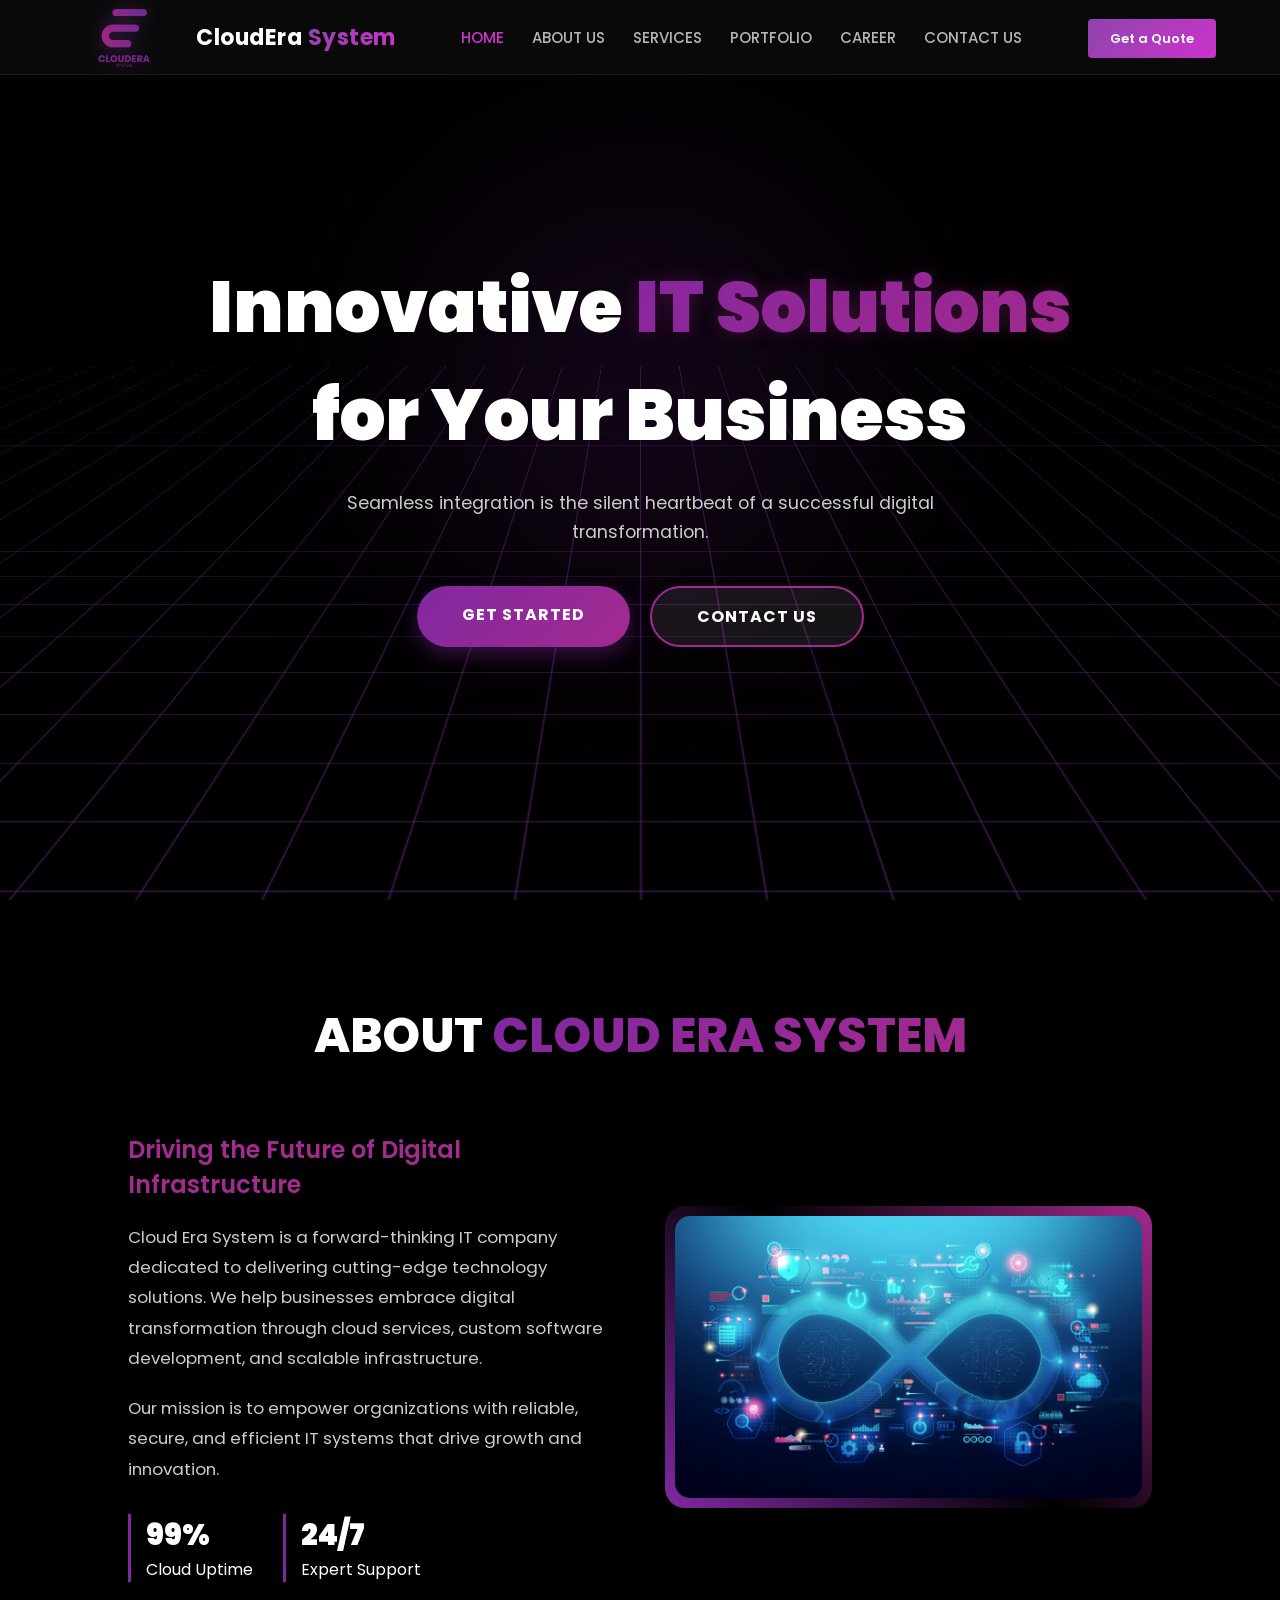
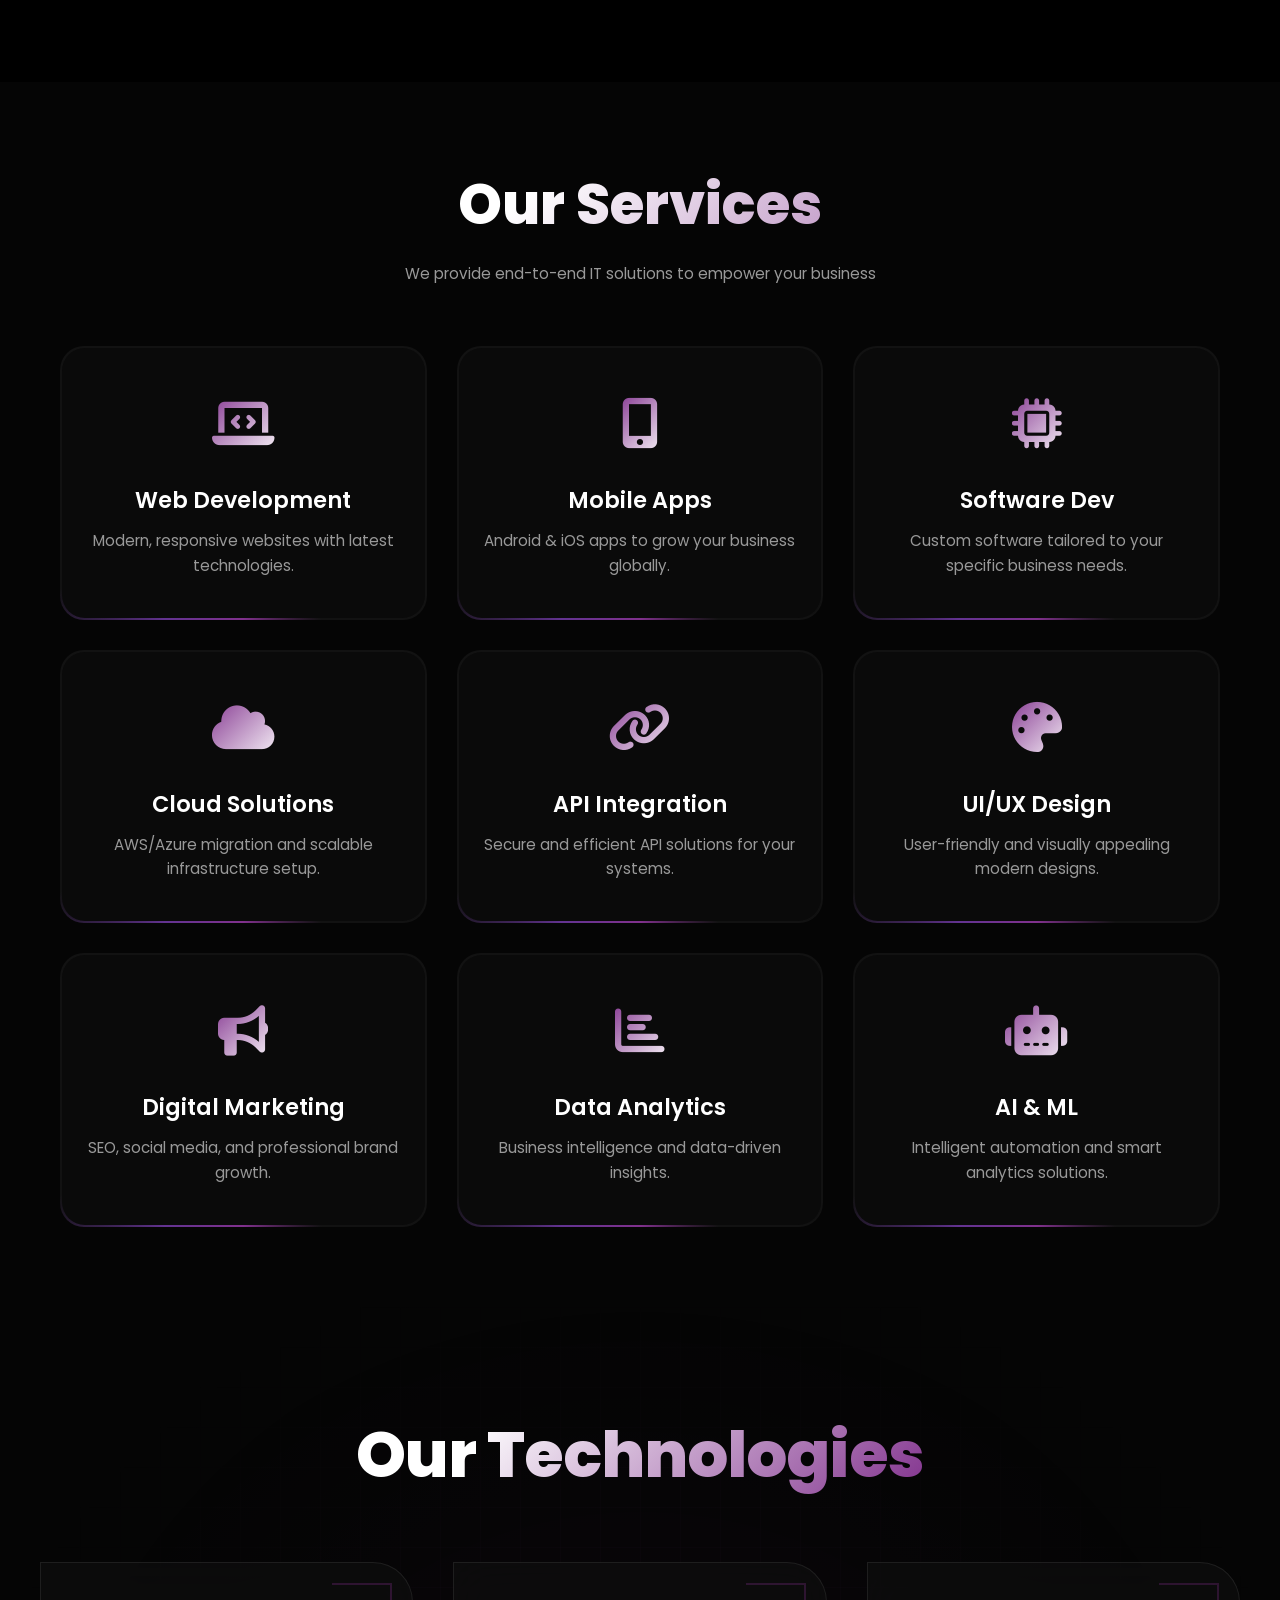
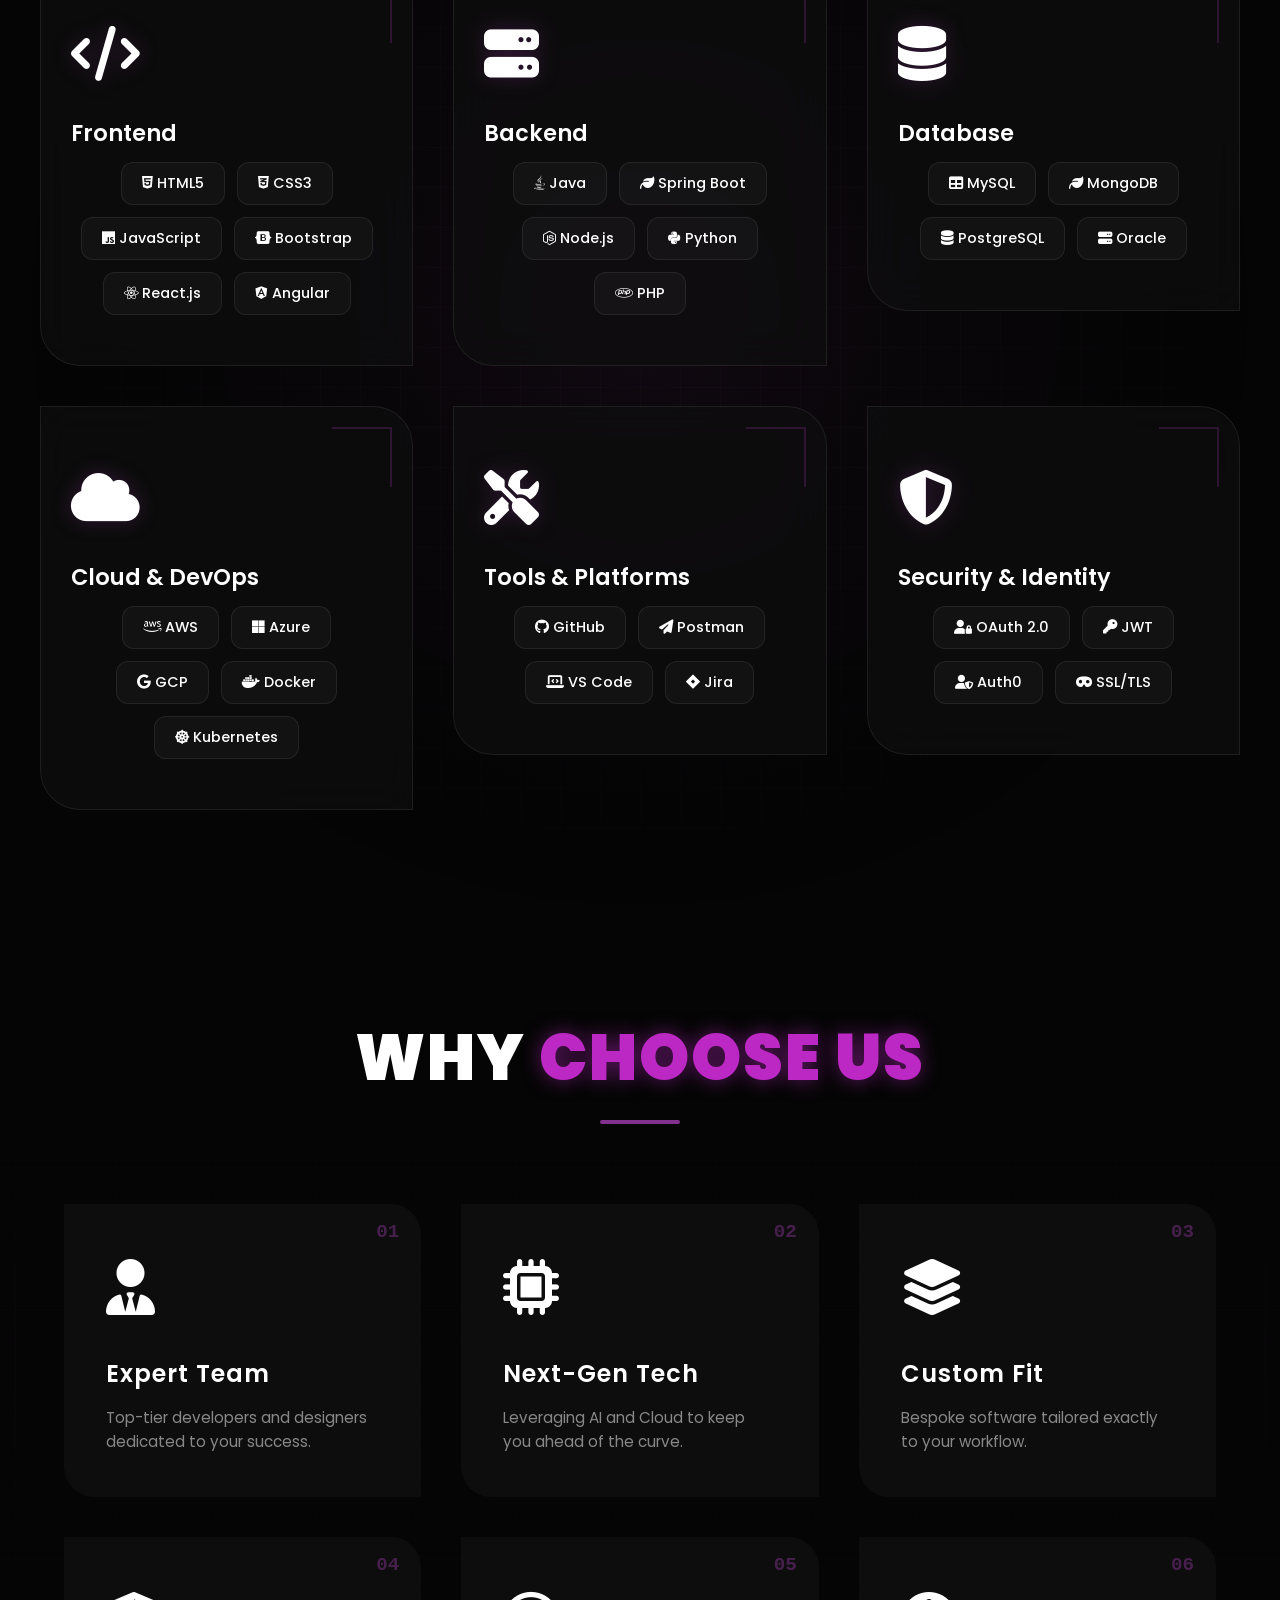
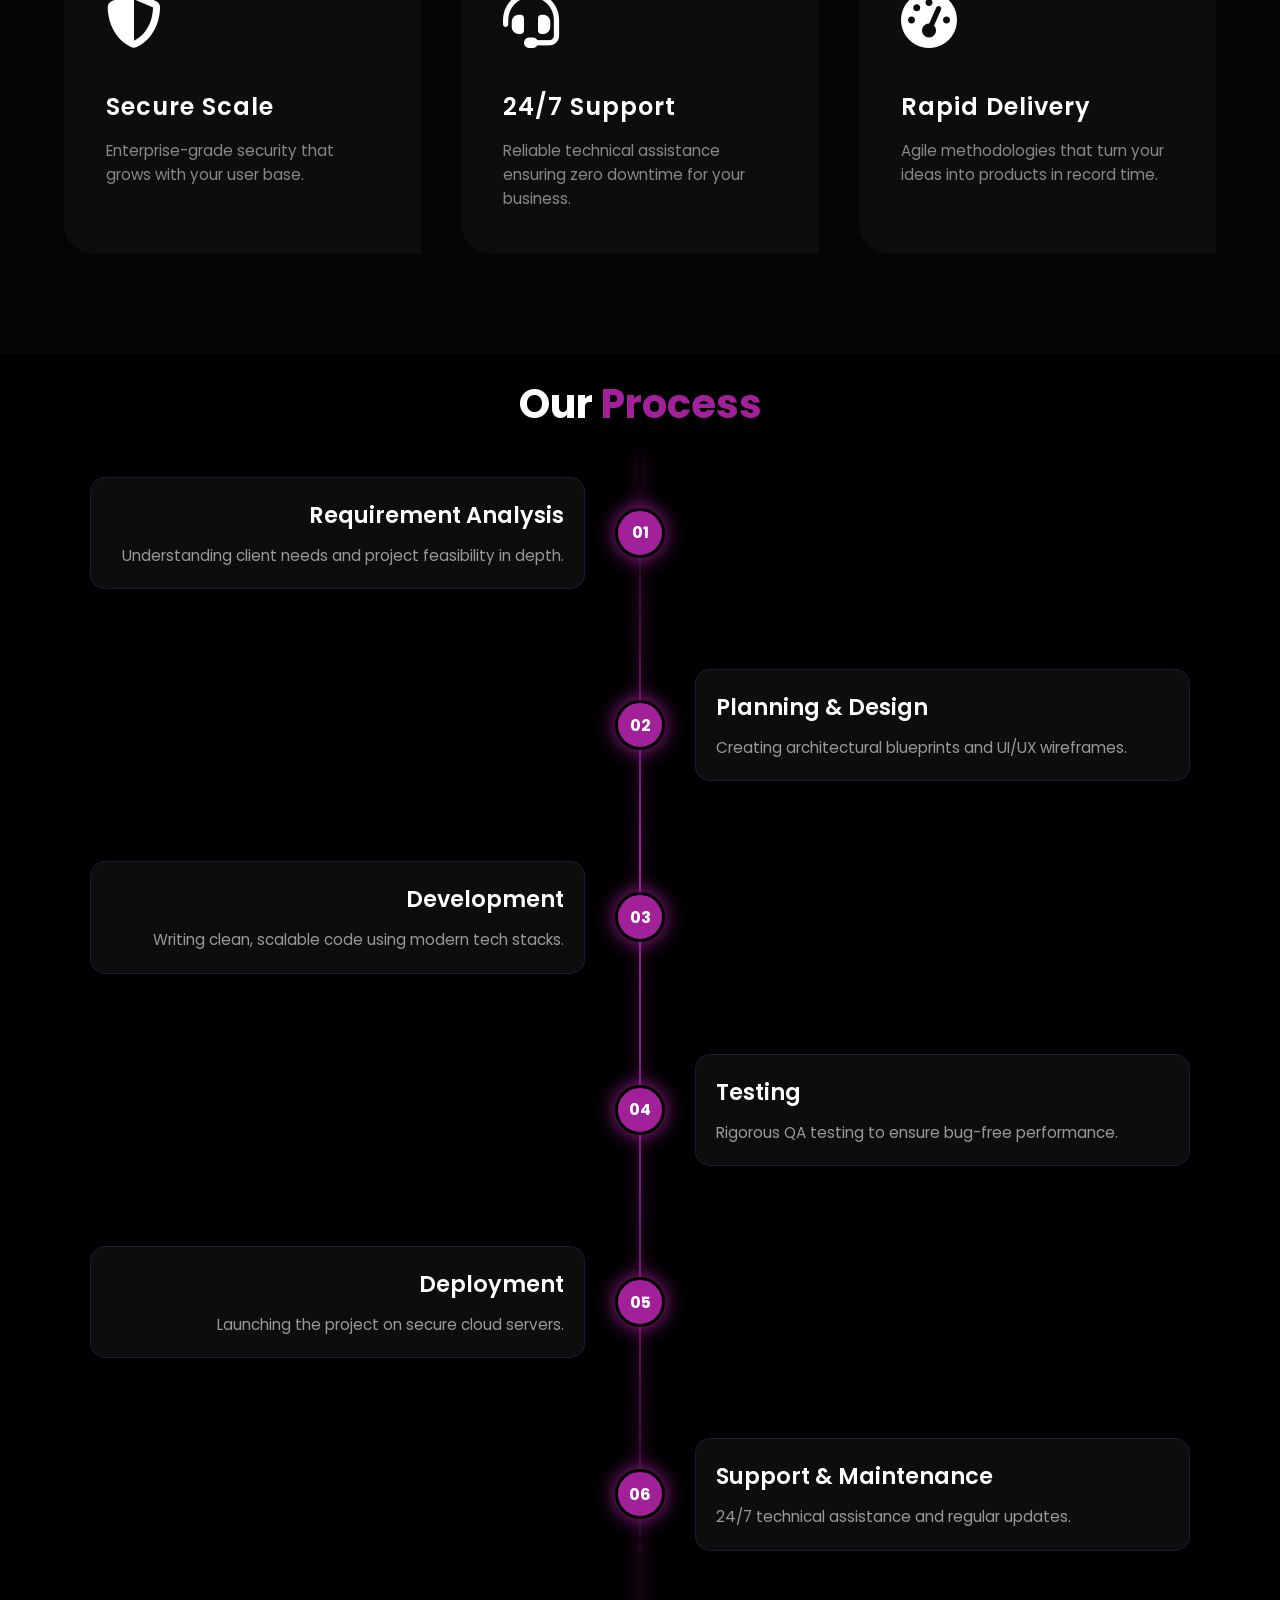
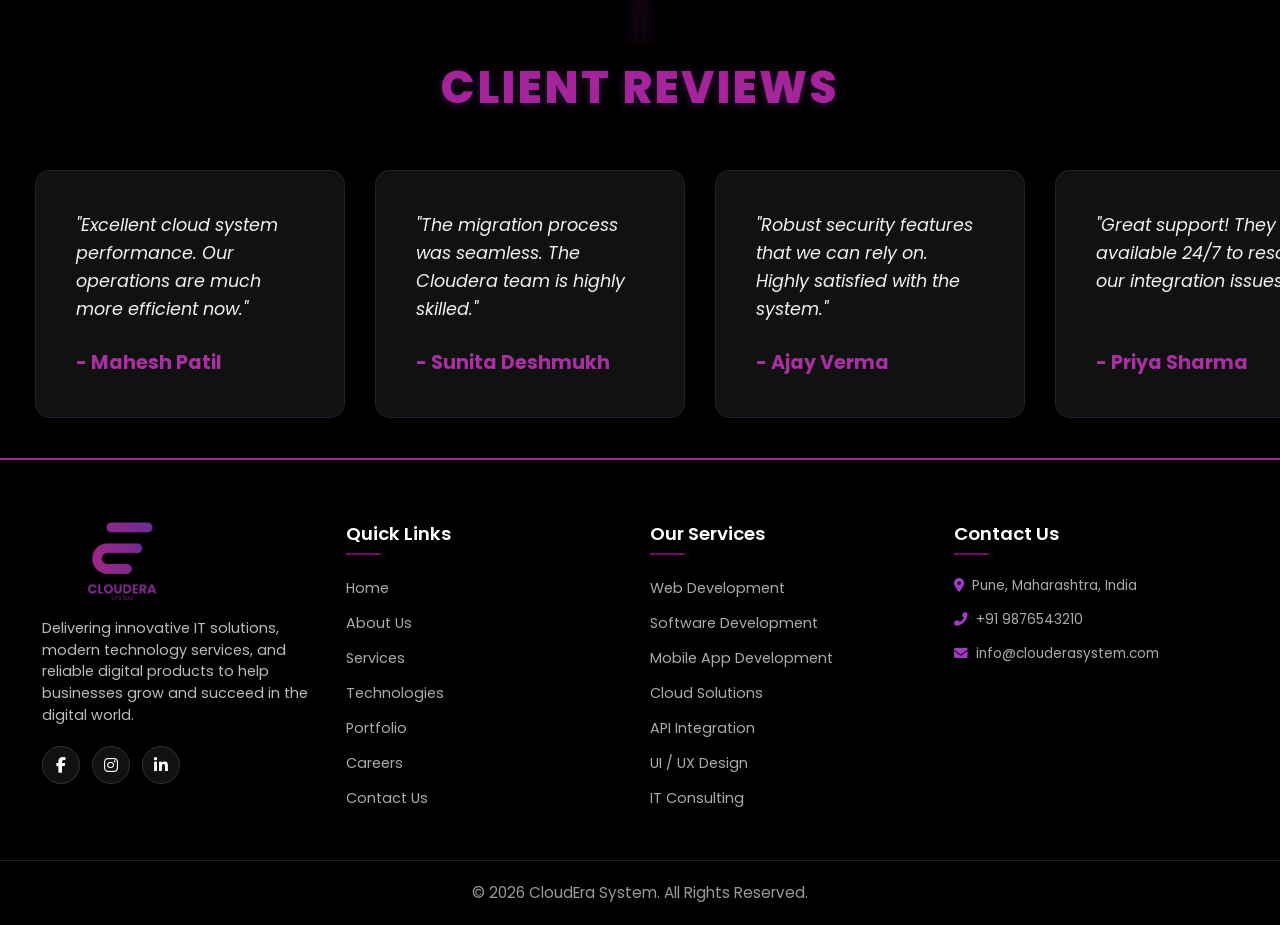
==== commit d7f8081b: "ch" ====
--- a/index.html
+++ b/index.html
@@ -250,91 +250,106 @@
 ===================== -->
 
     <section class="tech-section">
-    <div class="tech-bg-grid"></div>
-
-    <div class="tech-container">
-        <div class="tech-header" data-aos="fade-down">
-            <h2 class="title">Our <span>Technologies</span></h2>
-            <!-- <p class="subtitle">Modern architecture for high-performance applications.</p> -->
-        </div>
-
-        <div class="tech-grid">
-            <div class="tech-card" data-aos="fade-up" data-tilt>
-                <div class="card-inner">
-                    <div class="circuit-path"></div>
-                    <div class="category-icon"><i class="fas fa-code"></i></div>
-                    <h3>Frontend</h3>
-                    <div class="tech-badges">
-                        <span><i class="fab fa-html5"></i> HTML5</span>
-                        <span><i class="fab fa-css3-alt"></i> CSS3</span>
-                        <span><i class="fab fa-js"></i> JavaScript</span>
-                        <span><i class="fab fa-bootstrap"></i> Bootstrap</span>
-                        <span><i class="fab fa-react"></i> React.js</span>
-                        <span><i class="fab fa-angular"></i> Angular</span>
-                    </div>
-                </div>
-            </div>
-
-            <div class="tech-card" data-aos="fade-up" data-aos-delay="100" data-tilt>
-                <div class="card-inner">
-                    <div class="circuit-path"></div>
-                    <div class="category-icon"><i class="fas fa-server"></i></div>
-                    <h3>Backend</h3>
-                    <div class="tech-badges">
-                        <span><i class="fab fa-java"></i> Java</span>
-                        <span><i class="fas fa-leaf"></i> Spring Boot</span>
-                        <span><i class="fab fa-node-js"></i> Node.js</span>
-                        <span><i class="fab fa-python"></i> Python</span>
-                        <span><i class="fab fa-php"></i> PHP</span>
-                    </div>
-                </div>
-            </div>
-
-            <div class="tech-card" data-aos="fade-up" data-aos-delay="200" data-tilt>
-                <div class="card-inner">
-                    <div class="circuit-path"></div>
-                    <div class="category-icon"><i class="fas fa-database"></i></div>
-                    <h3>Database</h3>
-                    <div class="tech-badges">
-                        <span><i class="fas fa-table"></i> MySQL</span>
-                        <span><i class="fas fa-leaf"></i> MongoDB</span>
-                        <span><i class="fas fa-database"></i> PostgreSQL</span>
-                        <span><i class="fas fa-server"></i> Oracle</span>
-                    </div>
-                </div>
-            </div>
-
-            <div class="tech-card" data-aos="fade-up" data-tilt>
-                <div class="card-inner">
-                    <div class="circuit-path"></div>
-                    <div class="category-icon"><i class="fas fa-cloud"></i></div>
-                    <h3>Cloud & DevOps</h3>
-                    <div class="tech-badges">
-                        <span><i class="fab fa-aws"></i> AWS</span>
-                        <span><i class="fab fa-microsoft"></i> Azure</span>
-                        <span><i class="fab fa-google"></i> GCP</span>
-                        <span><i class="fab fa-docker"></i> Docker</span>
-                        <span><i class="fas fa-dharmachakra"></i> Kubernetes</span>
-                    </div>
-                </div>
-            </div>
-
-            <div class="tech-card" data-aos="fade-up" data-aos-delay="100" data-tilt>
-                <div class="card-inner">
-                    <div class="circuit-path"></div>
-                    <div class="category-icon"><i class="fas fa-tools"></i></div>
-                    <h3>Tools & Platforms</h3>
-                    <div class="tech-badges">
-                        <span><i class="fab fa-github"></i> GitHub</span>
-                        <span><i class="fas fa-paper-plane"></i> Postman</span>
-                        <span><i class="fas fa-laptop-code"></i> VS Code</span>
-                        <span><i class="fab fa-jira"></i> Jira</span>
-                    </div>
-                </div>
-            </div>
-        </div>
-    </div>
-</section>
+        <div class="tech-bg-grid"></div>
+
+        <div class="tech-container">
+            <div class="tech-header" data-aos="fade-down">
+                <h2 class="title">Our <span>Technologies</span></h2>
+                <!-- <p class="subtitle">Modern architecture for high-performance applications.</p> -->
+            </div>
+
+            <div class="tech-grid">
+                <div class="tech-card" data-aos="fade-up" data-tilt>
+                    <div class="card-inner">
+                        <div class="circuit-path"></div>
+                        <div class="category-icon"><i class="fas fa-code"></i></div>
+                        <h3>Frontend</h3>
+                        <div class="tech-badges">
+                            <span><i class="fab fa-html5"></i> HTML5</span>
+                            <span><i class="fab fa-css3-alt"></i> CSS3</span>
+                            <span><i class="fab fa-js"></i> JavaScript</span>
+                            <span><i class="fab fa-bootstrap"></i> Bootstrap</span>
+                            <span><i class="fab fa-react"></i> React.js</span>
+                            <span><i class="fab fa-angular"></i> Angular</span>
+                        </div>
+                    </div>
+                </div>
+
+                <div class="tech-card" data-aos="fade-up" data-aos-delay="100" data-tilt>
+                    <div class="card-inner">
+                        <div class="circuit-path"></div>
+                        <div class="category-icon"><i class="fas fa-server"></i></div>
+                        <h3>Backend</h3>
+                        <div class="tech-badges">
+                            <span><i class="fab fa-java"></i> Java</span>
+                            <span><i class="fas fa-leaf"></i> Spring Boot</span>
+                            <span><i class="fab fa-node-js"></i> Node.js</span>
+                            <span><i class="fab fa-python"></i> Python</span>
+                            <span><i class="fab fa-php"></i> PHP</span>
+                        </div>
+                    </div>
+                </div>
+
+                <div class="tech-card" data-aos="fade-up" data-aos-delay="200" data-tilt>
+                    <div class="card-inner">
+                        <div class="circuit-path"></div>
+                        <div class="category-icon"><i class="fas fa-database"></i></div>
+                        <h3>Database</h3>
+                        <div class="tech-badges">
+                            <span><i class="fas fa-table"></i> MySQL</span>
+                            <span><i class="fas fa-leaf"></i> MongoDB</span>
+                            <span><i class="fas fa-database"></i> PostgreSQL</span>
+                            <span><i class="fas fa-server"></i> Oracle</span>
+                        </div>
+                    </div>
+                </div>
+
+                <div class="tech-card" data-aos="fade-up" data-tilt>
+                    <div class="card-inner">
+                        <div class="circuit-path"></div>
+                        <div class="category-icon"><i class="fas fa-cloud"></i></div>
+                        <h3>Cloud & DevOps</h3>
+                        <div class="tech-badges">
+                            <span><i class="fab fa-aws"></i> AWS</span>
+                            <span><i class="fab fa-microsoft"></i> Azure</span>
+                            <span><i class="fab fa-google"></i> GCP</span>
+                            <span><i class="fab fa-docker"></i> Docker</span>
+                            <span><i class="fas fa-dharmachakra"></i> Kubernetes</span>
+                        </div>
+                    </div>
+                </div>
+
+                <div class="tech-card" data-aos="fade-up" data-aos-delay="100" data-tilt>
+                    <div class="card-inner">
+                        <div class="circuit-path"></div>
+                        <div class="category-icon"><i class="fas fa-tools"></i></div>
+                        <h3>Tools & Platforms</h3>
+                        <div class="tech-badges">
+                            <span><i class="fab fa-github"></i> GitHub</span>
+                            <span><i class="fas fa-paper-plane"></i> Postman</span>
+                            <span><i class="fas fa-laptop-code"></i> VS Code</span>
+                            <span><i class="fab fa-jira"></i> Jira</span>
+                        </div>
+                    </div>
+                </div>
+
+                <div class="tech-card" data-aos="fade-up" data-aos-delay="300" data-tilt>
+                    <div class="card-inner">
+                        <div class="circuit-path"></div>
+                        <div class="category-icon"><i class="fas fa-shield-halved"></i></div>
+                        <h3>Security & Identity</h3>
+                        <div class="tech-badges">
+                            <span><i class="fas fa-user-lock"></i> OAuth 2.0</span>
+                            <span><i class="fas fa-key"></i> JWT</span>
+                            <span><i class="fas fa-user-shield"></i> Auth0</span>
+                            <span><i class="fas fa-mask"></i> SSL/TLS </span>
+                        </div>
+                    </div>
+                </div>
+
+            </div>
+        </div>
+    </section>
 
     <!-- =====================
 tech-section
@@ -345,69 +360,77 @@
 ==================== -->
 
     <section class="cyber-section">
-        <div class="cyber-grid-bg"></div>
-
-        <div class="cyber-container">
-            <div class="cyber-header" data-aos="fade-down">
-                <h2 class="cyber-title">Why <span>Choose Us</span></h2>
-                <div class="title-line"></div>
-            </div>
-
-            <div class="cyber-flex-grid">
-                <div class="cyber-card" data-aos="fade-right">
-                    <div class="cyber-border-beam"></div>
-                    <div class="cyber-inner">
-                        <div class="cyber-badge">01</div>
-                        <div class="cyber-icon"><i class="fa-solid fa-user-tie"></i></div>
-                        <h3>Expert Team</h3>
-                        <p>Top-tier developers and designers dedicated to your success.</p>
-                    </div>
-                </div>
-
-                <div class="cyber-card" data-aos="fade-up">
-                    <div class="cyber-border-beam"></div>
-                    <div class="cyber-inner">
-                        <div class="cyber-badge">02</div>
-                        <div class="cyber-icon"><i class="fa-solid fa-microchip"></i></div>
-                        <h3>Next-Gen Tech</h3>
-                        <p>Leveraging AI and Cloud to keep you ahead of the curve.</p>
-                    </div>
-                </div>
-
-                <div class="cyber-card" data-aos="fade-left">
-                    <div class="cyber-border-beam"></div>
-                    <div class="cyber-inner">
-                        <div class="cyber-badge">03</div>
-                        <div class="cyber-icon"><i class="fa-solid fa-layer-group"></i></div>
-                        <h3>Custom Fit</h3>
-                        <p>Bespoke software tailored exactly to your workflow.</p>
-                    </div>
-                </div>
-
-                <div class="cyber-card" data-aos="fade-right">
-                    <div class="cyber-border-beam"></div>
-                    <div class="cyber-inner">
-                        <div class="cyber-badge">04</div>
-                        <div class="cyber-icon"><i class="fa-solid fa-shield-halved"></i></div>
-                        <h3>Secure Scale</h3>
-                        <p>Enterprise-grade security that grows with your user base.</p>
-                    </div>
-                </div>
-
-                <div class="cyber-flex-grid">
-                    <div class="cyber-card" data-aos="fade-up" data-aos-delay="400">
-                        <div class="cyber-border-beam"></div>
-                        <div class="cyber-inner">
-                            <div class="cyber-badge">05</div>
-                            <div class="cyber-icon"><i class="fa-solid fa-headset"></i></div>
-                            <h3>24/7 Support</h3>
-                            <p>Reliable technical assistance whenever you need it, ensuring zero downtime.</p>
-                        </div>
-                    </div>
-                </div>
-            </div>
-        </div>
-    </section>
+    <div class="cyber-grid-bg"></div>
+
+    <div class="cyber-container">
+        <div class="cyber-header" data-aos="fade-down">
+            <h2 class="cyber-title">Why <span>Choose Us</span></h2>
+            <div class="title-line"></div>
+        </div>
+
+        <div class="cyber-flex-grid">
+            <div class="cyber-card" data-aos="fade-right">
+                <div class="cyber-border-beam"></div>
+                <div class="cyber-inner">
+                    <div class="cyber-badge">01</div>
+                    <div class="cyber-icon"><i class="fa-solid fa-user-tie"></i></div>
+                    <h3>Expert Team</h3>
+                    <p>Top-tier developers and designers dedicated to your success.</p>
+                </div>
+            </div>
+
+            <div class="cyber-card" data-aos="fade-up">
+                <div class="cyber-border-beam"></div>
+                <div class="cyber-inner">
+                    <div class="cyber-badge">02</div>
+                    <div class="cyber-icon"><i class="fa-solid fa-microchip"></i></div>
+                    <h3>Next-Gen Tech</h3>
+                    <p>Leveraging AI and Cloud to keep you ahead of the curve.</p>
+                </div>
+            </div>
+
+            <div class="cyber-card" data-aos="fade-left">
+                <div class="cyber-border-beam"></div>
+                <div class="cyber-inner">
+                    <div class="cyber-badge">03</div>
+                    <div class="cyber-icon"><i class="fa-solid fa-layer-group"></i></div>
+                    <h3>Custom Fit</h3>
+                    <p>Bespoke software tailored exactly to your workflow.</p>
+                </div>
+            </div>
+
+            <div class="cyber-card" data-aos="fade-right">
+                <div class="cyber-border-beam"></div>
+                <div class="cyber-inner">
+                    <div class="cyber-badge">04</div>
+                    <div class="cyber-icon"><i class="fa-solid fa-shield-halved"></i></div>
+                    <h3>Secure Scale</h3>
+                    <p>Enterprise-grade security that grows with your user base.</p>
+                </div>
+            </div>
+
+            <div class="cyber-card" data-aos="fade-up">
+                <div class="cyber-border-beam"></div>
+                <div class="cyber-inner">
+                    <div class="cyber-badge">05</div>
+                    <div class="cyber-icon"><i class="fa-solid fa-headset"></i></div>
+                    <h3>24/7 Support</h3>
+                    <p>Reliable technical assistance ensuring zero downtime for your business.</p>
+                </div>
+            </div>
+
+            <div class="cyber-card" data-aos="fade-left">
+                <div class="cyber-border-beam"></div>
+                <div class="cyber-inner">
+                    <div class="cyber-badge">06</div>
+                    <div class="cyber-icon"><i class="fa-solid fa-gauge-high"></i></div>
+                    <h3>Rapid Delivery</h3>
+                    <p>Agile methodologies that turn your ideas into products in record time.</p>
+                </div>
+            </div>
+        </div>
+    </div>
+</section>
 
     <!-- ====================
 why-choose-us
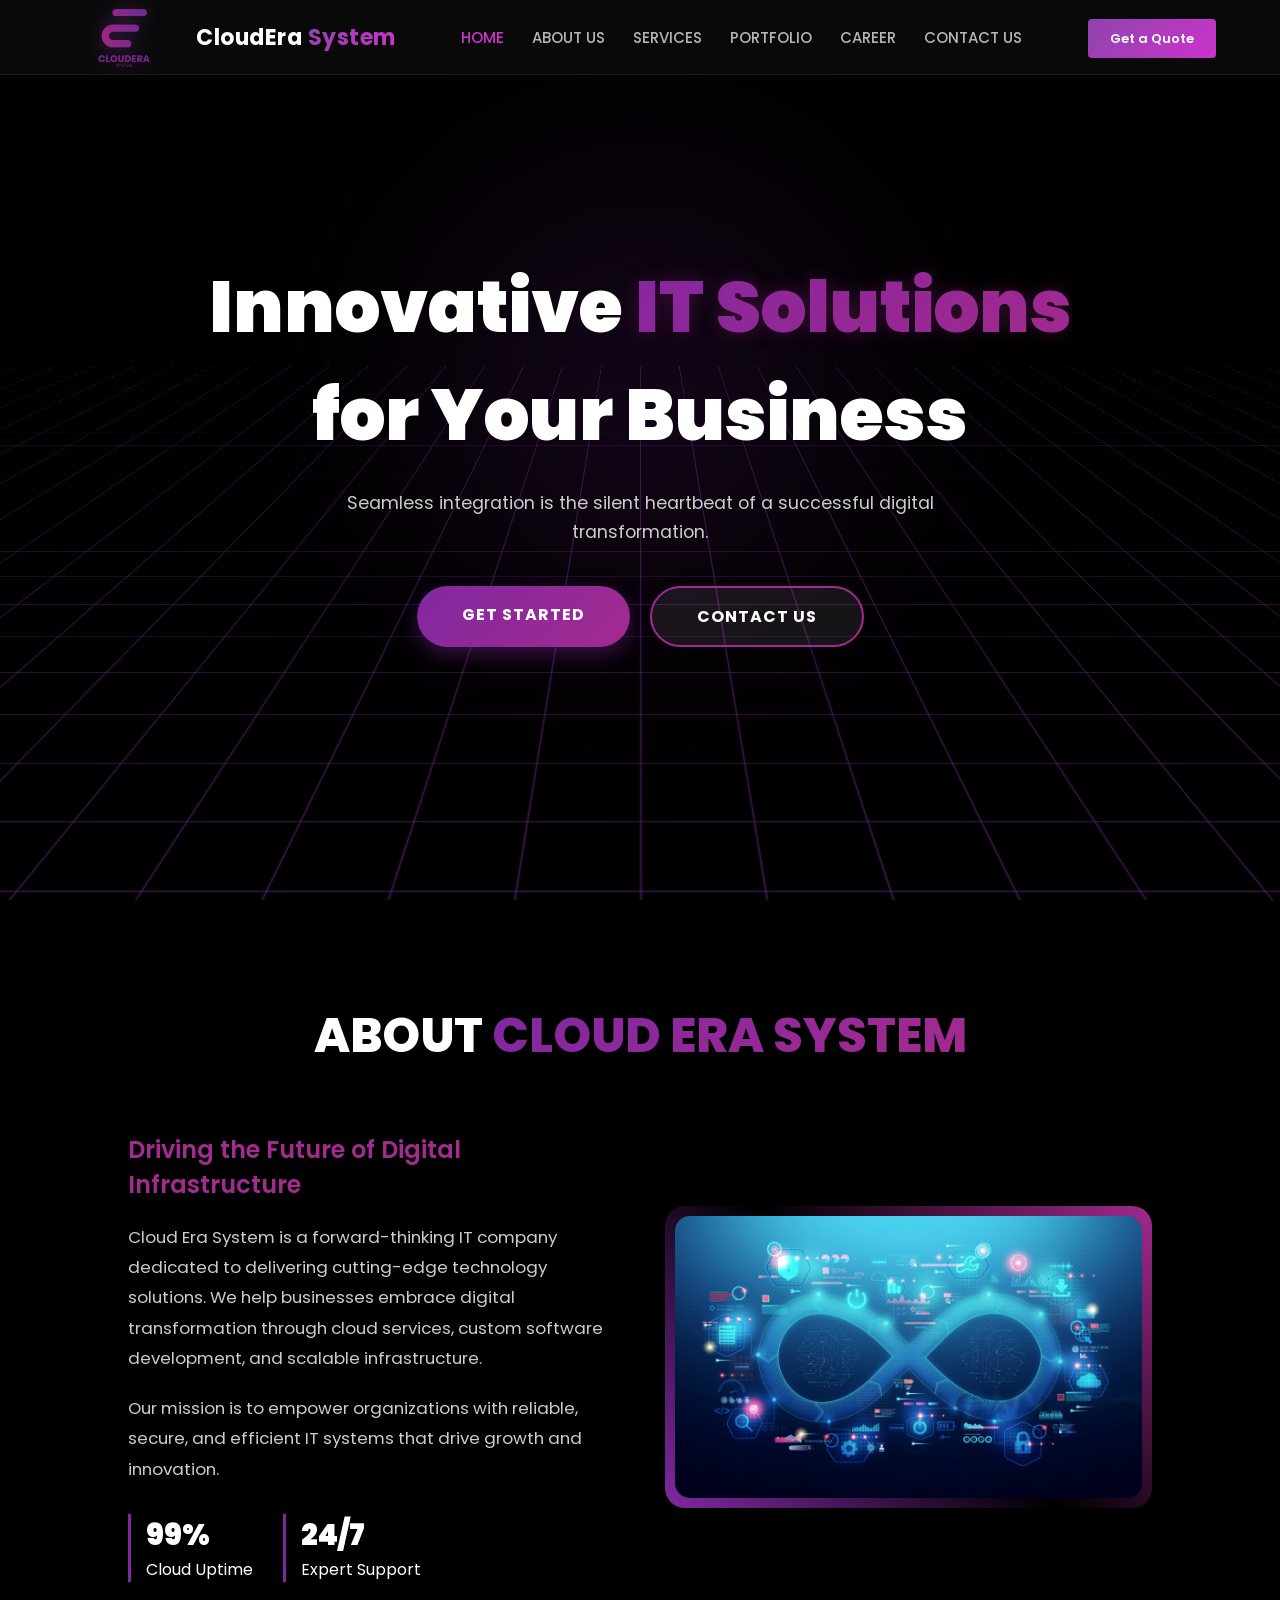
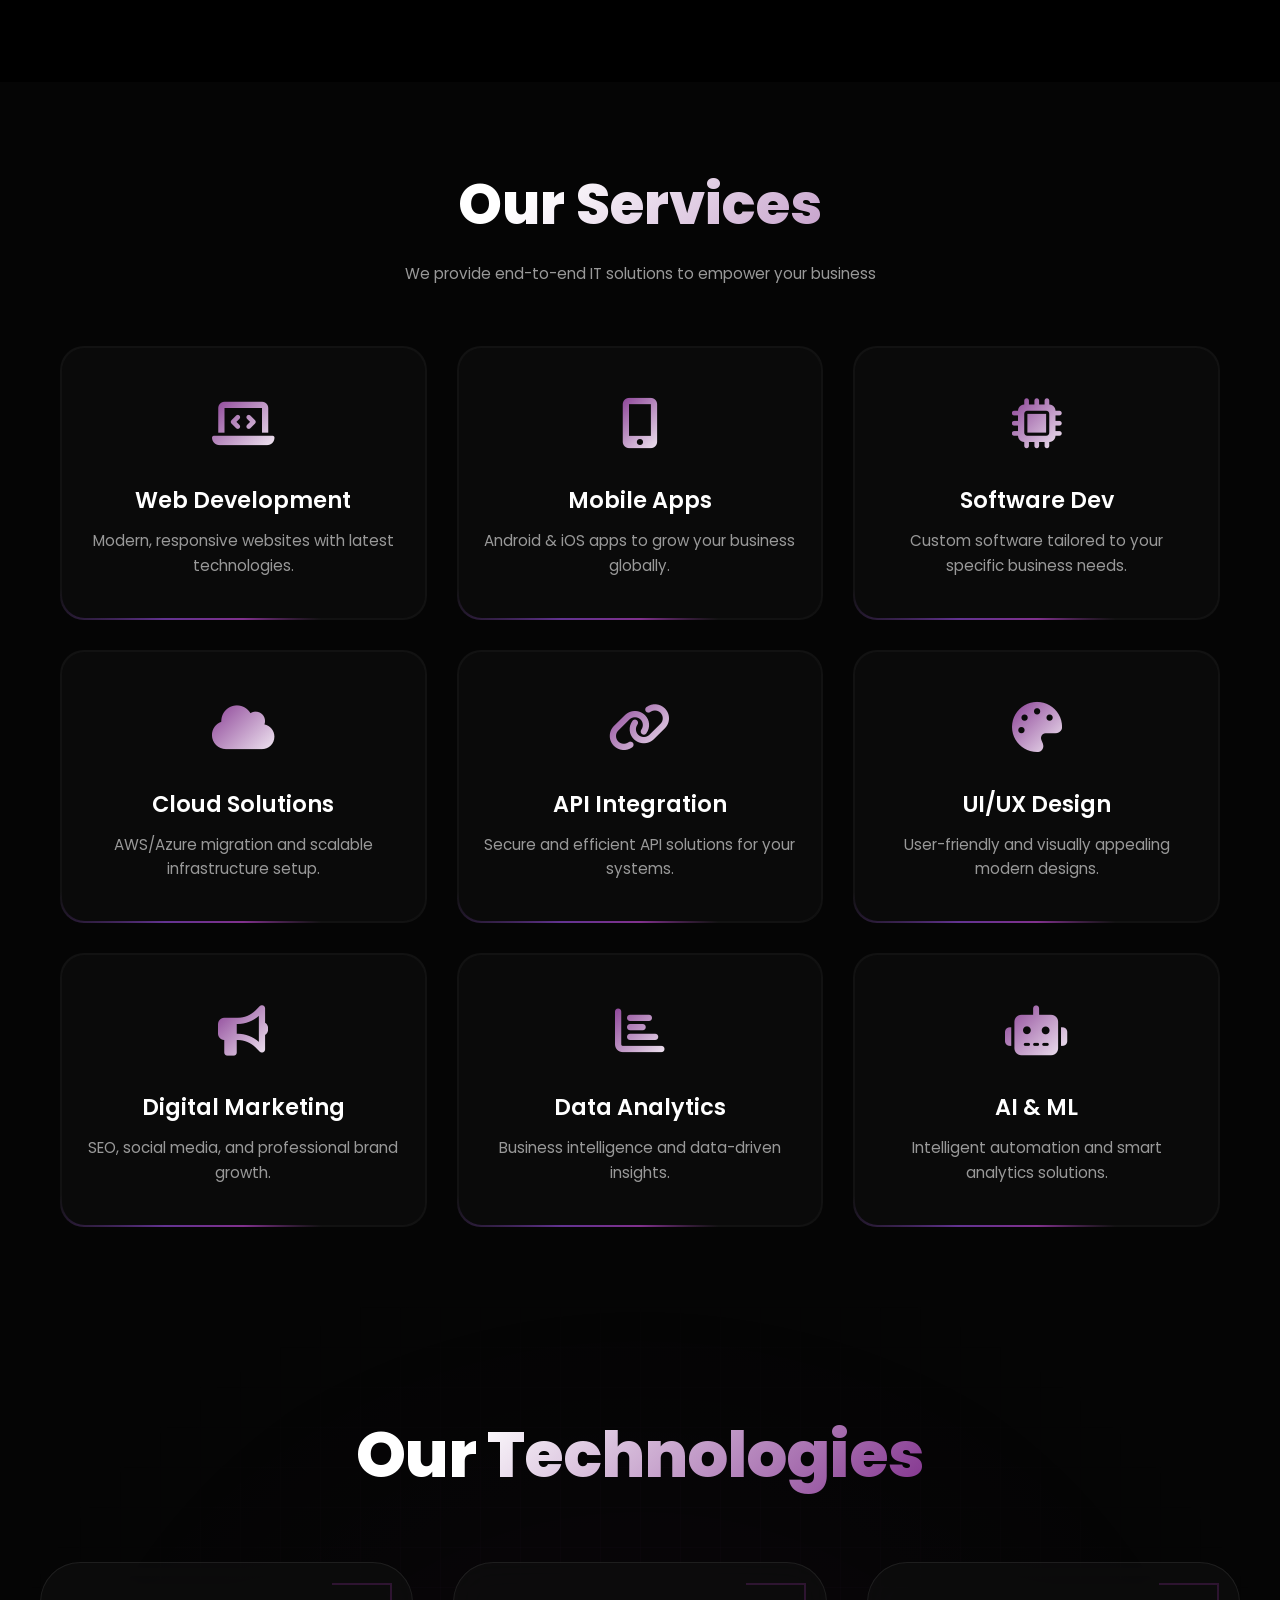
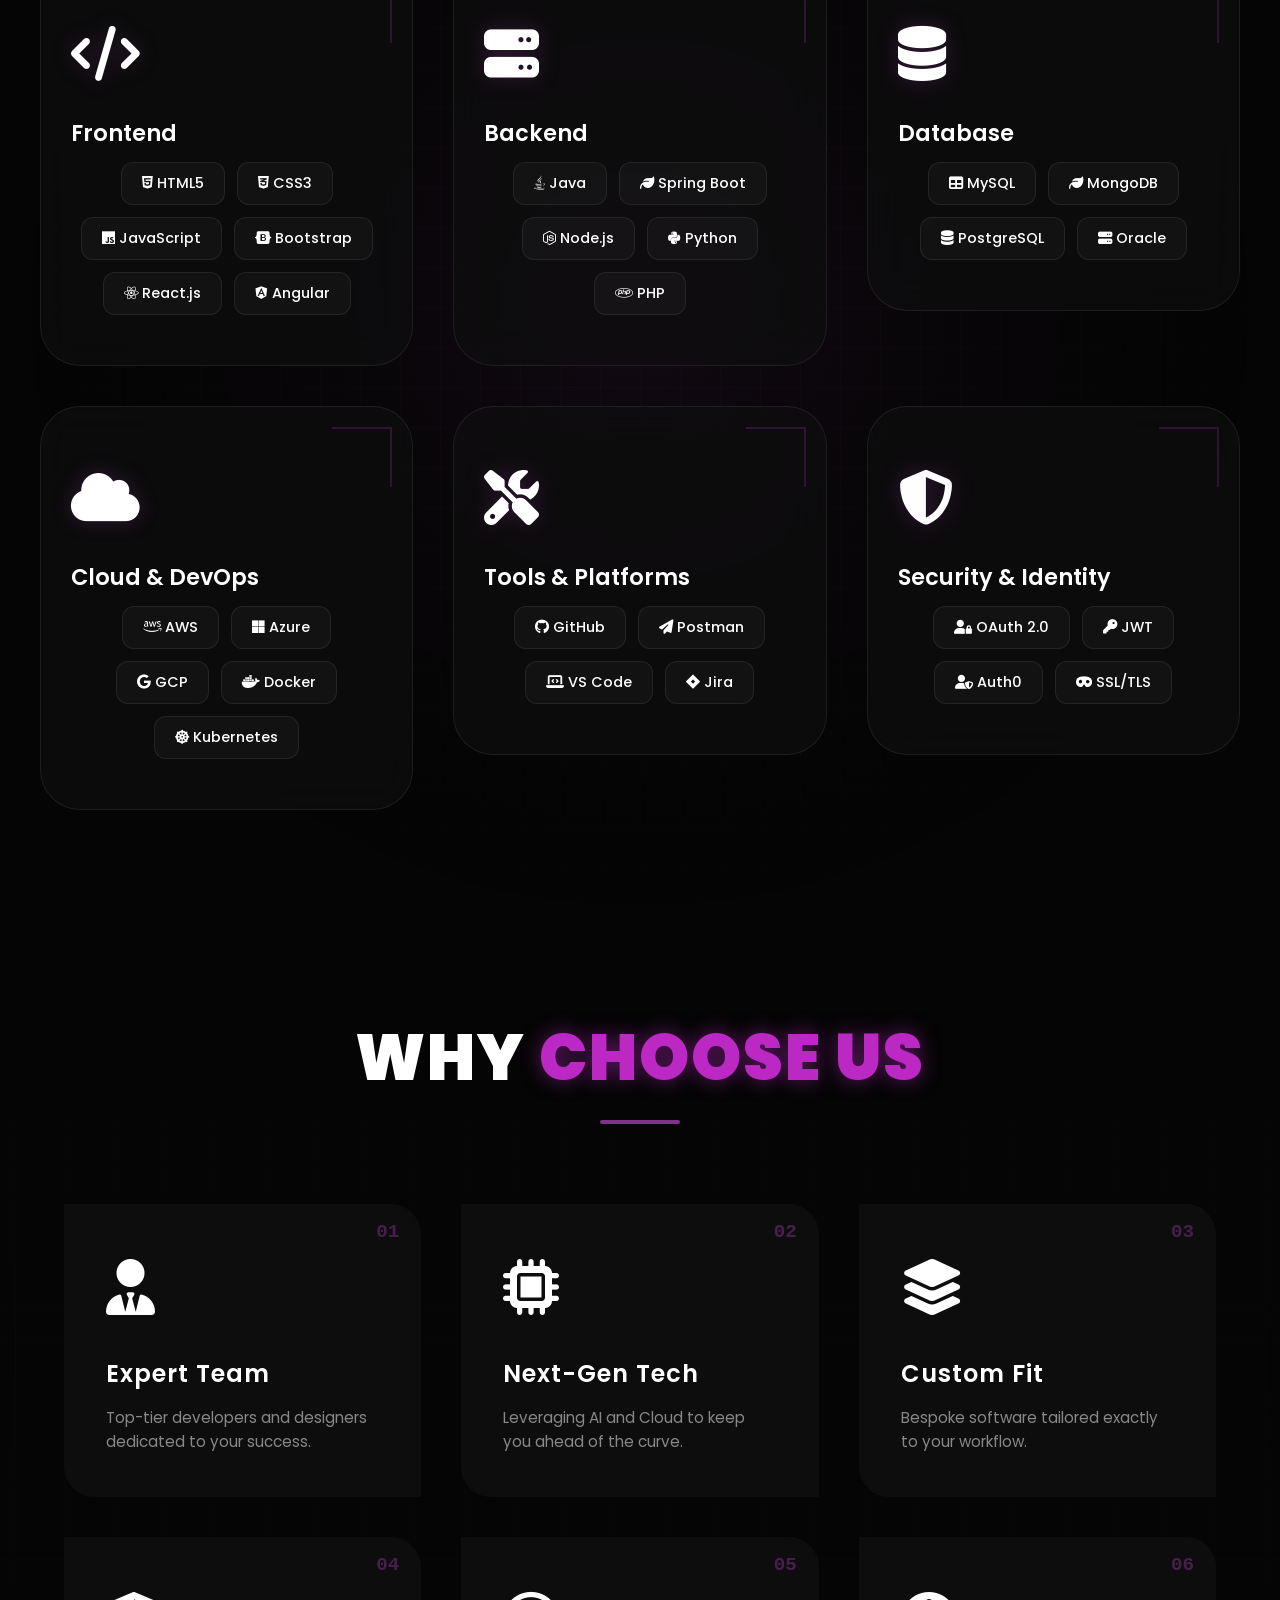
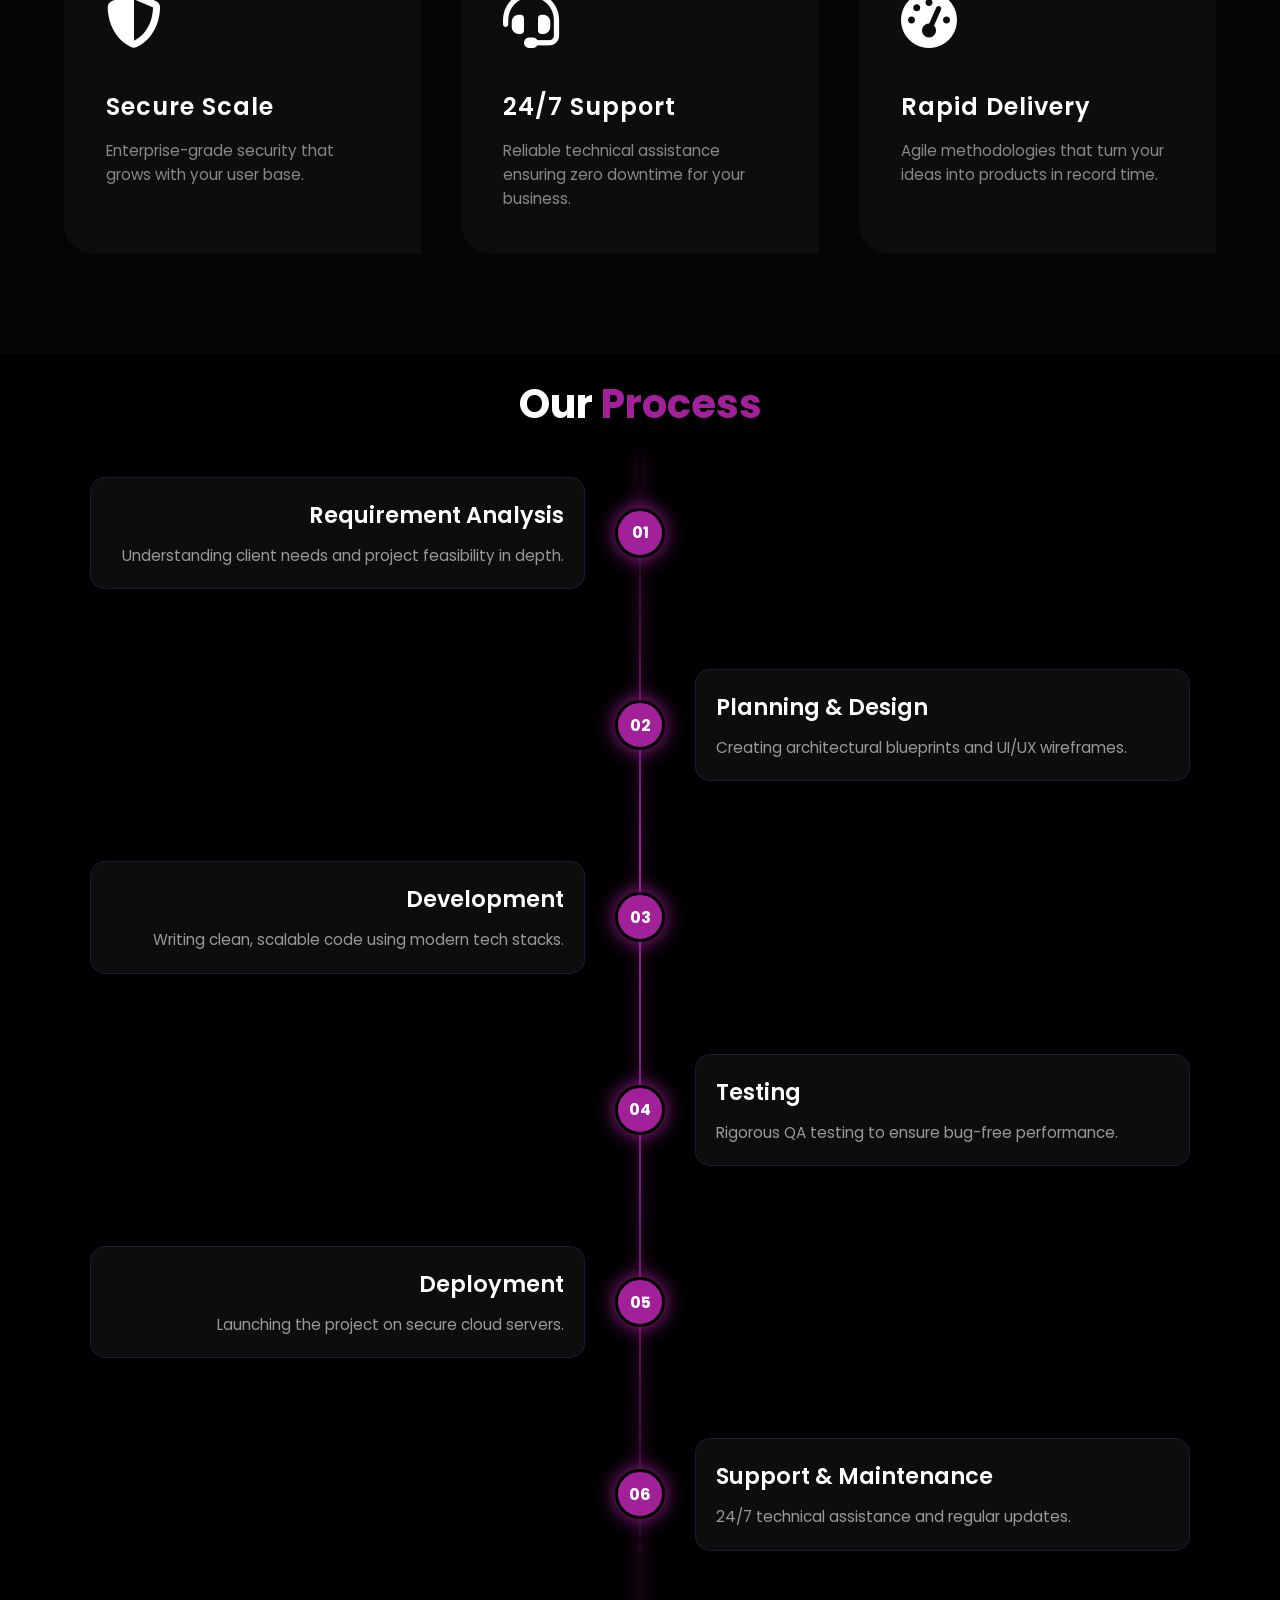
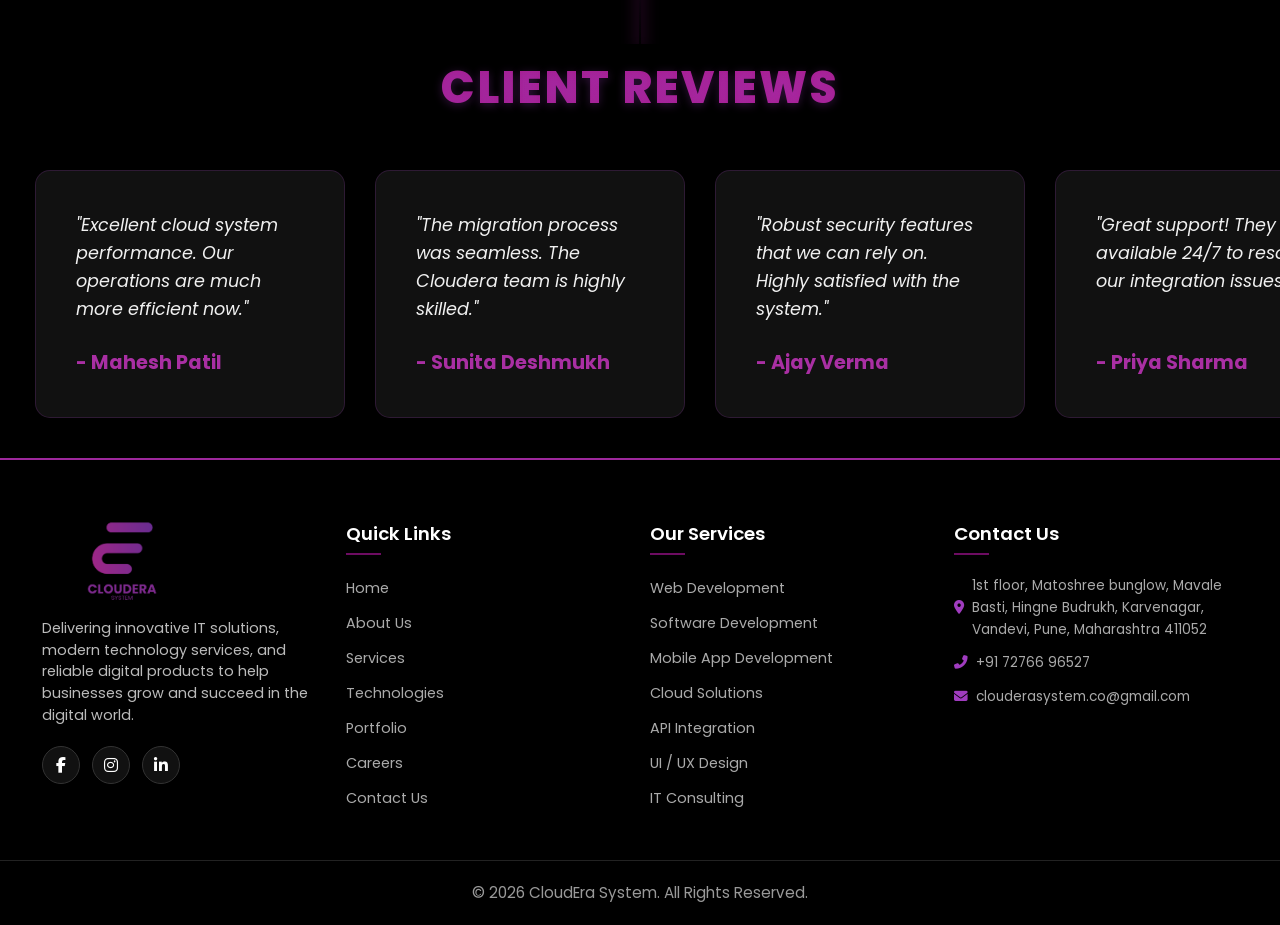
==== commit ab6a61fa: "ch" ====
--- a/index.html
+++ b/index.html
@@ -360,77 +360,77 @@
 ==================== -->
 
     <section class="cyber-section">
-    <div class="cyber-grid-bg"></div>
-
-    <div class="cyber-container">
-        <div class="cyber-header" data-aos="fade-down">
-            <h2 class="cyber-title">Why <span>Choose Us</span></h2>
-            <div class="title-line"></div>
-        </div>
-
-        <div class="cyber-flex-grid">
-            <div class="cyber-card" data-aos="fade-right">
-                <div class="cyber-border-beam"></div>
-                <div class="cyber-inner">
-                    <div class="cyber-badge">01</div>
-                    <div class="cyber-icon"><i class="fa-solid fa-user-tie"></i></div>
-                    <h3>Expert Team</h3>
-                    <p>Top-tier developers and designers dedicated to your success.</p>
-                </div>
-            </div>
-
-            <div class="cyber-card" data-aos="fade-up">
-                <div class="cyber-border-beam"></div>
-                <div class="cyber-inner">
-                    <div class="cyber-badge">02</div>
-                    <div class="cyber-icon"><i class="fa-solid fa-microchip"></i></div>
-                    <h3>Next-Gen Tech</h3>
-                    <p>Leveraging AI and Cloud to keep you ahead of the curve.</p>
-                </div>
-            </div>
-
-            <div class="cyber-card" data-aos="fade-left">
-                <div class="cyber-border-beam"></div>
-                <div class="cyber-inner">
-                    <div class="cyber-badge">03</div>
-                    <div class="cyber-icon"><i class="fa-solid fa-layer-group"></i></div>
-                    <h3>Custom Fit</h3>
-                    <p>Bespoke software tailored exactly to your workflow.</p>
-                </div>
-            </div>
-
-            <div class="cyber-card" data-aos="fade-right">
-                <div class="cyber-border-beam"></div>
-                <div class="cyber-inner">
-                    <div class="cyber-badge">04</div>
-                    <div class="cyber-icon"><i class="fa-solid fa-shield-halved"></i></div>
-                    <h3>Secure Scale</h3>
-                    <p>Enterprise-grade security that grows with your user base.</p>
-                </div>
-            </div>
-
-            <div class="cyber-card" data-aos="fade-up">
-                <div class="cyber-border-beam"></div>
-                <div class="cyber-inner">
-                    <div class="cyber-badge">05</div>
-                    <div class="cyber-icon"><i class="fa-solid fa-headset"></i></div>
-                    <h3>24/7 Support</h3>
-                    <p>Reliable technical assistance ensuring zero downtime for your business.</p>
-                </div>
-            </div>
-
-            <div class="cyber-card" data-aos="fade-left">
-                <div class="cyber-border-beam"></div>
-                <div class="cyber-inner">
-                    <div class="cyber-badge">06</div>
-                    <div class="cyber-icon"><i class="fa-solid fa-gauge-high"></i></div>
-                    <h3>Rapid Delivery</h3>
-                    <p>Agile methodologies that turn your ideas into products in record time.</p>
-                </div>
-            </div>
-        </div>
-    </div>
-</section>
+        <div class="cyber-grid-bg"></div>
+
+        <div class="cyber-container">
+            <div class="cyber-header" data-aos="fade-down">
+                <h2 class="cyber-title">Why <span>Choose Us</span></h2>
+                <div class="title-line"></div>
+            </div>
+
+            <div class="cyber-flex-grid">
+                <div class="cyber-card" data-aos="fade-right">
+                    <div class="cyber-border-beam"></div>
+                    <div class="cyber-inner">
+                        <div class="cyber-badge">01</div>
+                        <div class="cyber-icon"><i class="fa-solid fa-user-tie"></i></div>
+                        <h3>Expert Team</h3>
+                        <p>Top-tier developers and designers dedicated to your success.</p>
+                    </div>
+                </div>
+
+                <div class="cyber-card" data-aos="fade-up">
+                    <div class="cyber-border-beam"></div>
+                    <div class="cyber-inner">
+                        <div class="cyber-badge">02</div>
+                        <div class="cyber-icon"><i class="fa-solid fa-microchip"></i></div>
+                        <h3>Next-Gen Tech</h3>
+                        <p>Leveraging AI and Cloud to keep you ahead of the curve.</p>
+                    </div>
+                </div>
+
+                <div class="cyber-card" data-aos="fade-left">
+                    <div class="cyber-border-beam"></div>
+                    <div class="cyber-inner">
+                        <div class="cyber-badge">03</div>
+                        <div class="cyber-icon"><i class="fa-solid fa-layer-group"></i></div>
+                        <h3>Custom Fit</h3>
+                        <p>Bespoke software tailored exactly to your workflow.</p>
+                    </div>
+                </div>
+
+                <div class="cyber-card" data-aos="fade-right">
+                    <div class="cyber-border-beam"></div>
+                    <div class="cyber-inner">
+                        <div class="cyber-badge">04</div>
+                        <div class="cyber-icon"><i class="fa-solid fa-shield-halved"></i></div>
+                        <h3>Secure Scale</h3>
+                        <p>Enterprise-grade security that grows with your user base.</p>
+                    </div>
+                </div>
+
+                <div class="cyber-card" data-aos="fade-up">
+                    <div class="cyber-border-beam"></div>
+                    <div class="cyber-inner">
+                        <div class="cyber-badge">05</div>
+                        <div class="cyber-icon"><i class="fa-solid fa-headset"></i></div>
+                        <h3>24/7 Support</h3>
+                        <p>Reliable technical assistance ensuring zero downtime for your business.</p>
+                    </div>
+                </div>
+
+                <div class="cyber-card" data-aos="fade-left">
+                    <div class="cyber-border-beam"></div>
+                    <div class="cyber-inner">
+                        <div class="cyber-badge">06</div>
+                        <div class="cyber-icon"><i class="fa-solid fa-gauge-high"></i></div>
+                        <h3>Rapid Delivery</h3>
+                        <p>Agile methodologies that turn your ideas into products in record time.</p>
+                    </div>
+                </div>
+            </div>
+        </div>
+    </section>
 
     <!-- ====================
 why-choose-us
@@ -647,9 +647,11 @@
             <div class="footer-col">
                 <h3 class="col-title">Contact Us</h3>
                 <div class="contact-info">
-                    <p><i class="fas fa-map-marker-alt"></i> Pune, Maharashtra, India</p>
-                    <p><i class="fas fa-phone-alt"></i> +91 9876543210</p>
-                    <p><i class="fas fa-envelope"></i> info@clouderasystem.com</p>
+                    <p><i class="fas fa-map-marker-alt"></i> 1st floor, Matoshree bunglow, Mavale Basti, Hingne Budrukh,
+                        Karvenagar, Vandevi, Pune, Maharashtra 411052</p>
+                    <p><i class="fas fa-phone-alt"></i> +91 72766 96527
+                    </p>
+                    <p><i class="fas fa-envelope"></i> clouderasystem.co@gmail.com</p>
                 </div>
             </div>
 
--- a/index.css
+++ b/index.css
@@ -884,7 +884,7 @@
     background: rgba(15, 15, 15, 0.7);
     backdrop-filter: blur(20px);
     border: 1px solid var(--border-glass);
-    border-radius: 0 40px 0 40px; /* Futuristic Asymmetric cut */
+    border-radius:40px; /* Futuristic Asymmetric cut */
     padding: 50px 30px;
     position: relative;
     overflow: hidden;
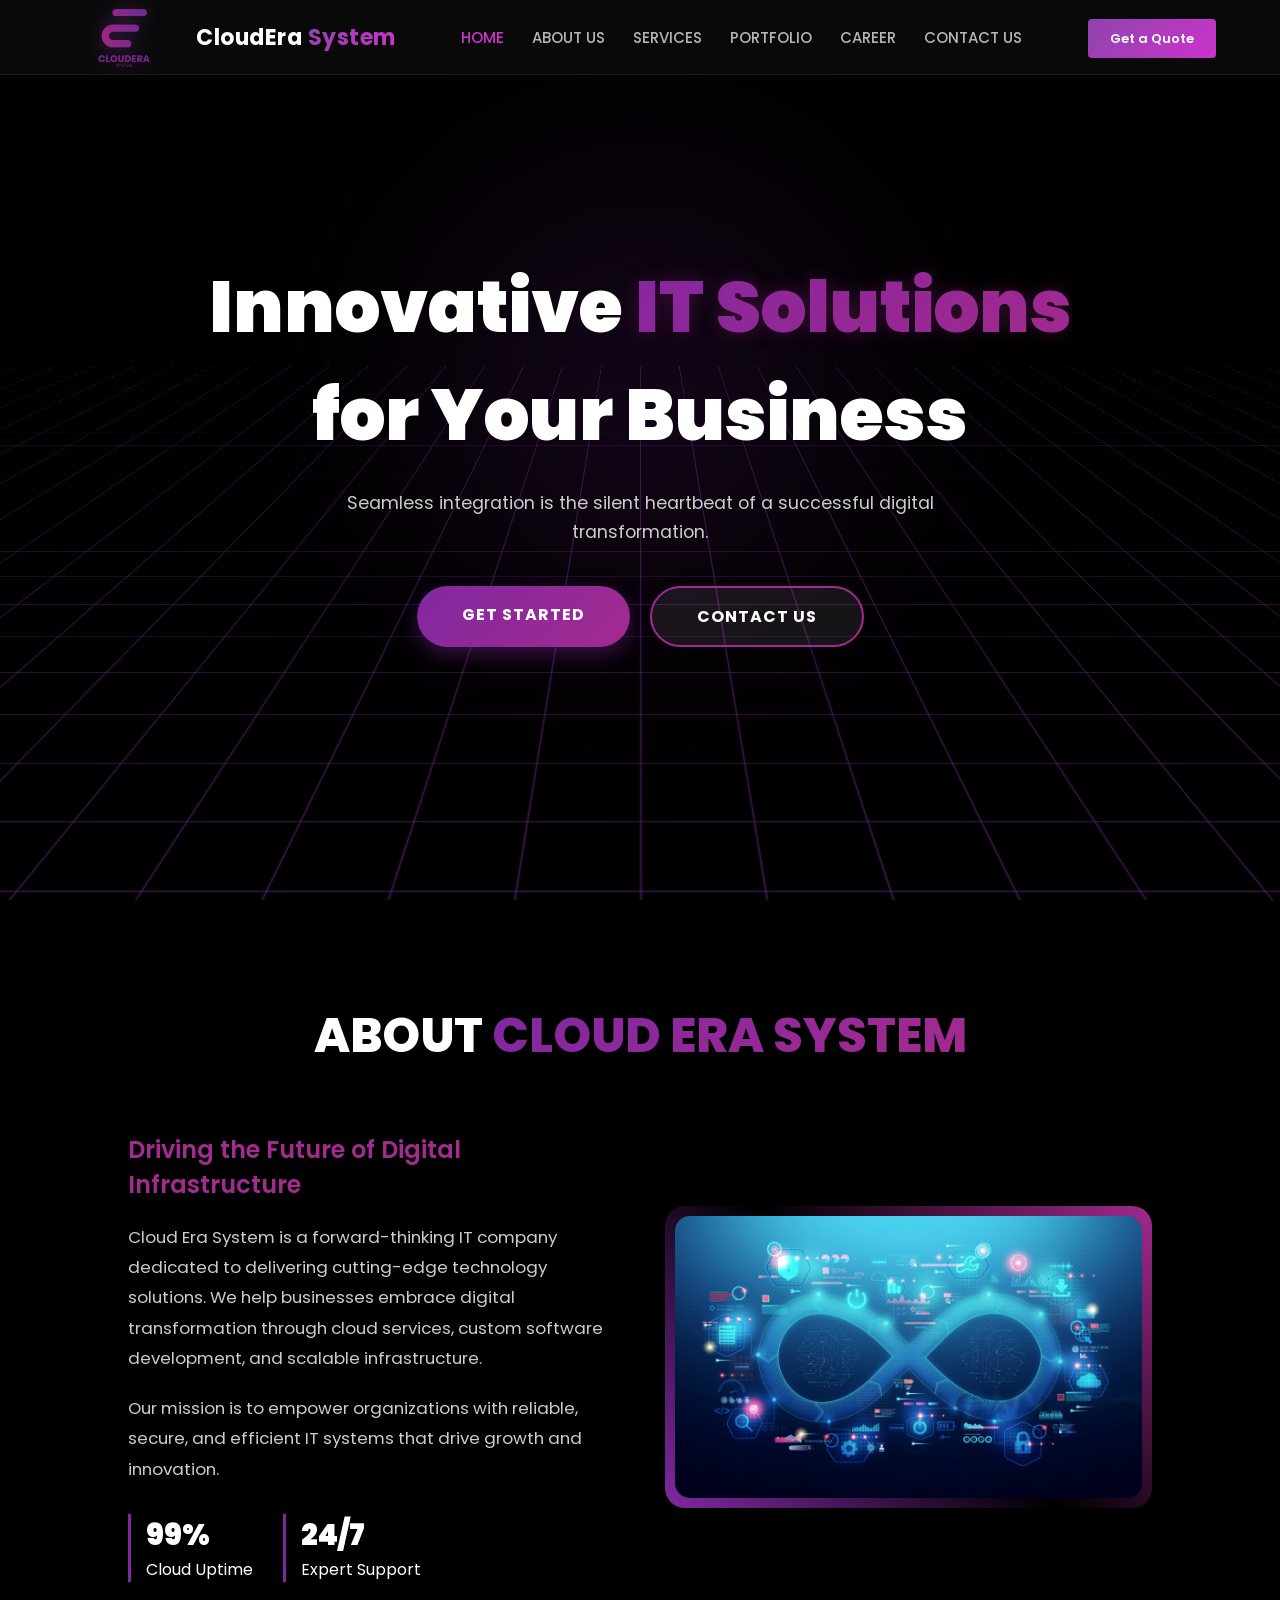
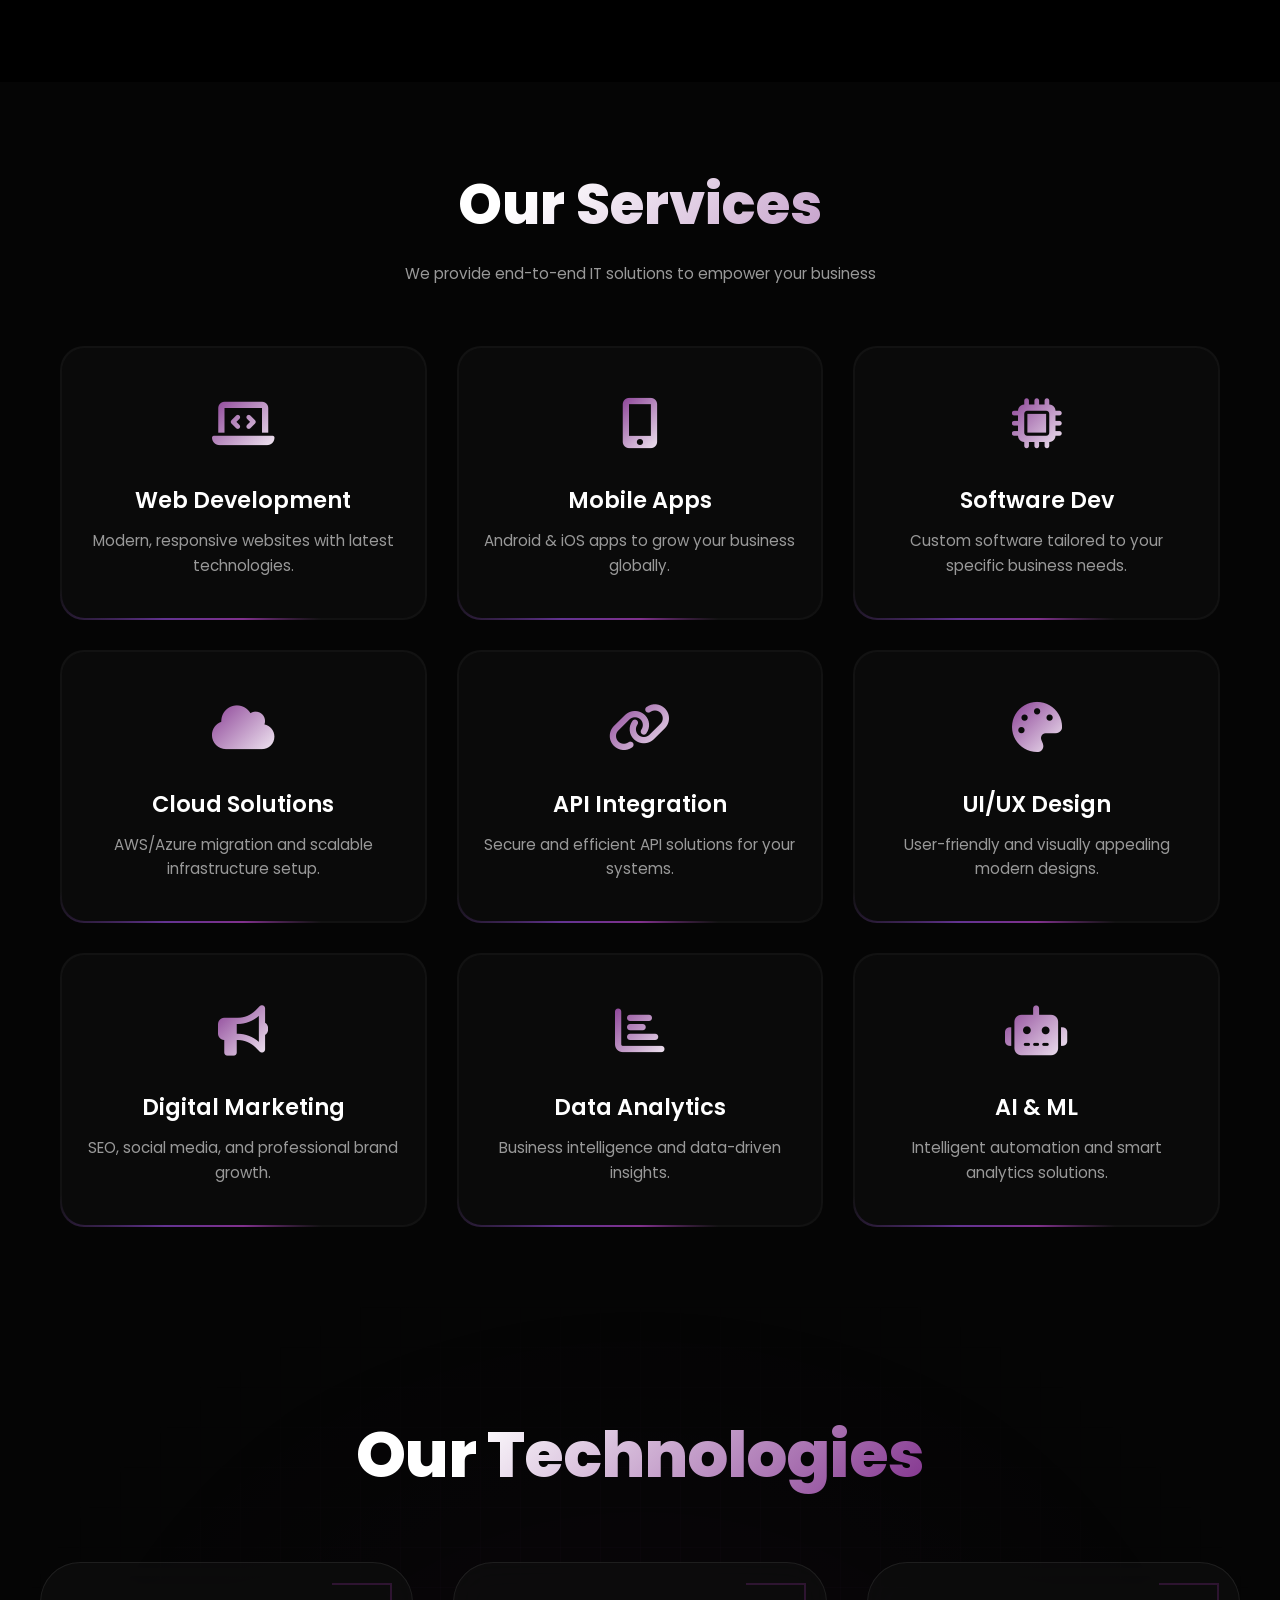
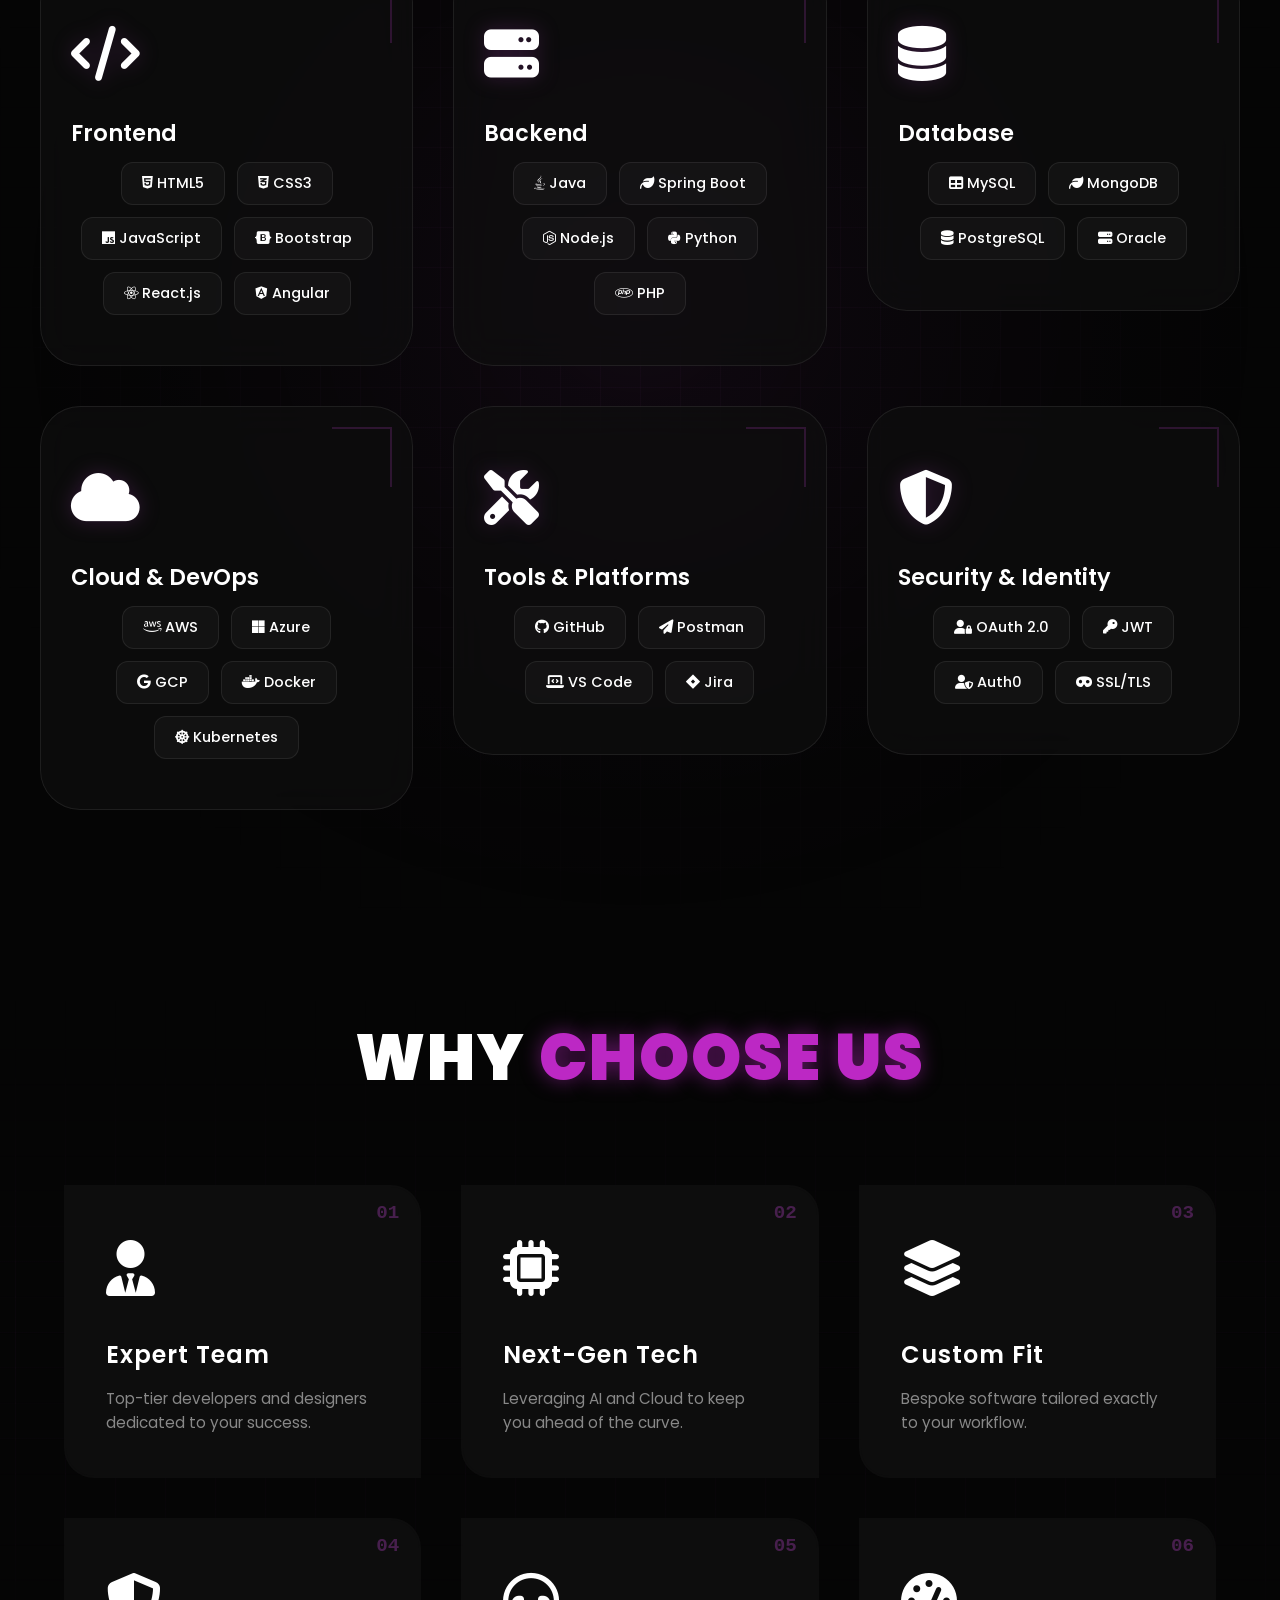
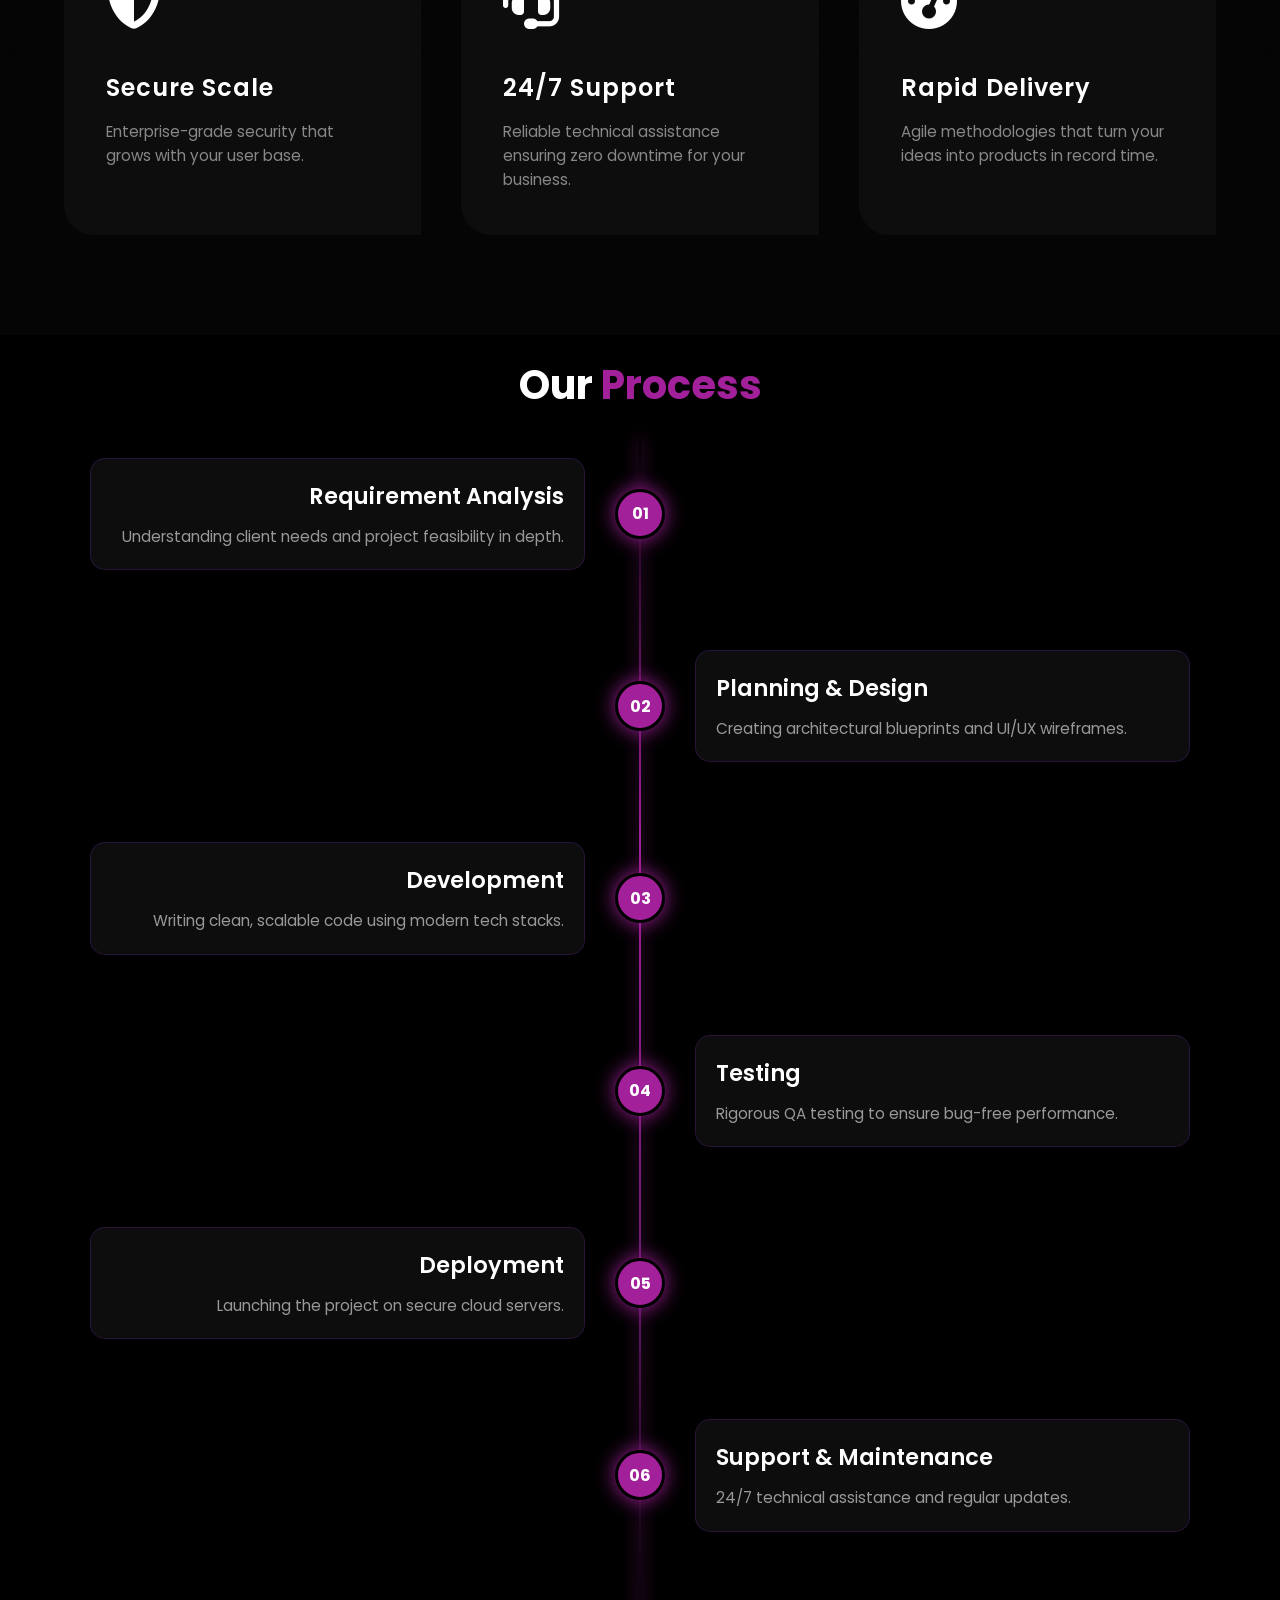
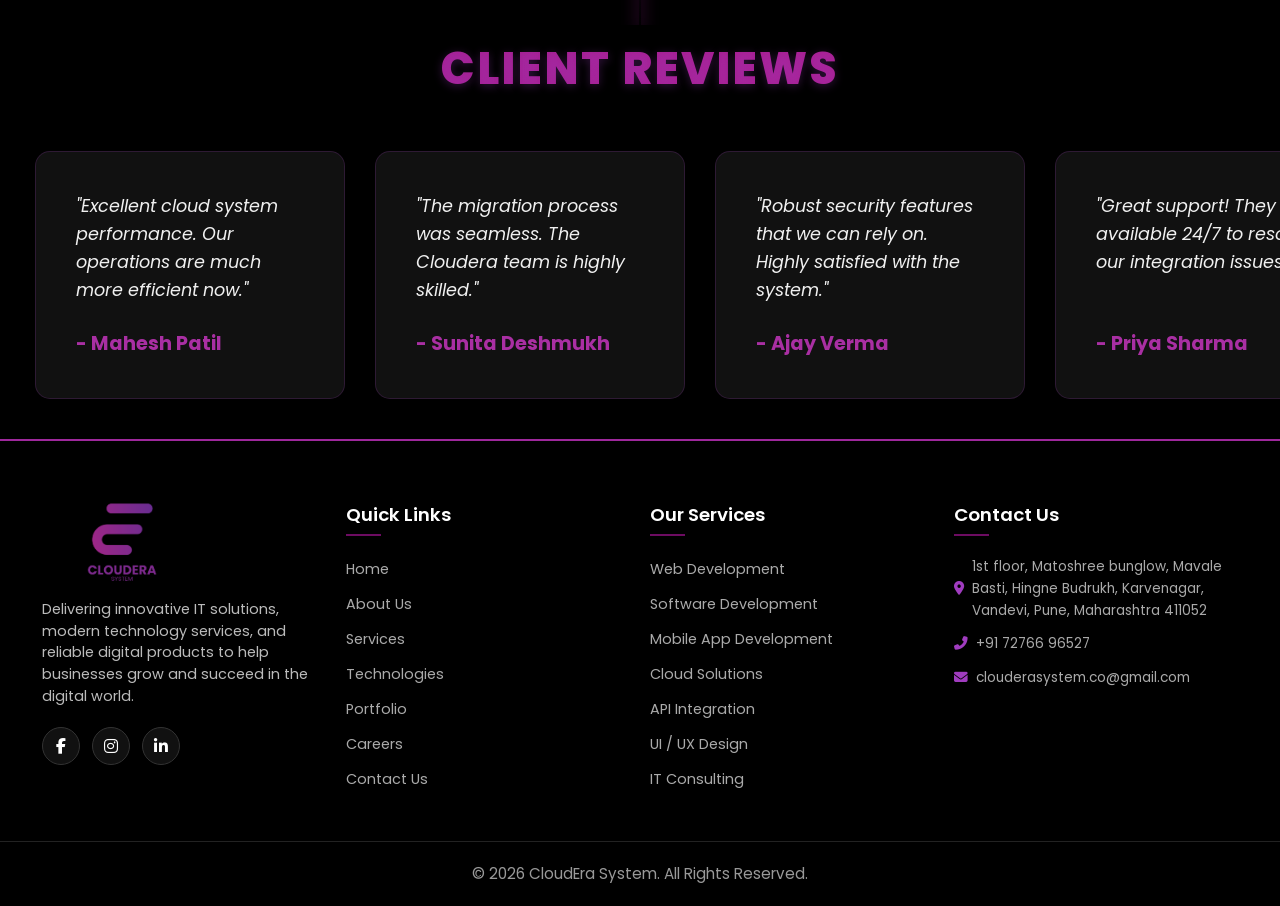
==== commit b88219f6: "'ch'" ====
--- a/index.html
+++ b/index.html
@@ -365,7 +365,6 @@
         <div class="cyber-container">
             <div class="cyber-header" data-aos="fade-down">
                 <h2 class="cyber-title">Why <span>Choose Us</span></h2>
-                <div class="title-line"></div>
             </div>
 
             <div class="cyber-flex-grid">
